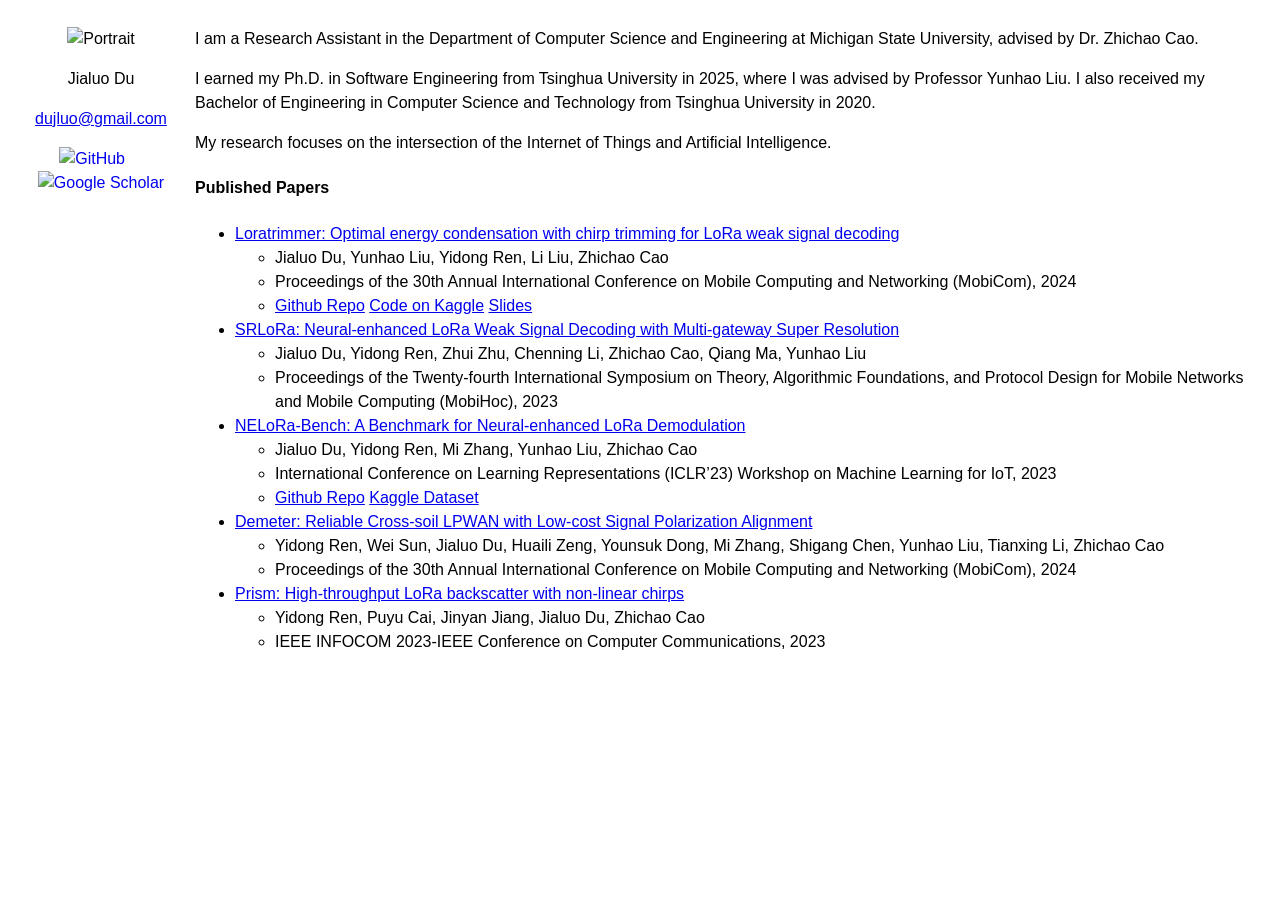
==== index.html @ ab02a959 "Update index.html" ====
<!DOCTYPE html>
<html lang="en">
  <head>
    <meta charset="UTF-8">
    <meta name="viewport" content="width=device-width, initial-scale=1.0">
    <title>Jialuo Du</title>
    <style>
      body {
        line-height: 1.5;
        font-family: Arial, sans-serif;
      }
    </style>
    <title>Jialuo Du</title>
  </head>
  <body>
    <table>
      <tbody>
        <tr>
          <td style="text-align: center;vertical-align: top;">
            <p>
              <img src="https://github.com/daibiaoxuwu.png" alt="Portrait" width="230" height="230">
            </p>
            <p>
              Jialuo Du
            </p>
<!--             <p lang="zh">杜迦罗</p> -->
            <p>
              <a href="mailto:dujluo@gmail.com">dujluo@gmail.com</a>
            </p>
            <p>
              <a href="https://github.com/daibiaoxuwu" style="text-decoration: none;">
              <img src="https://github.com/favicon.ico" alt="GitHub" width="32" height="32">
              </a>
              &nbsp;
              &nbsp;
              <a href="https://scholar.google.com/citations?user=eQXxFNIAAAAJ" style="text-decoration: none;">
              <img src="https://scholar.google.com/favicon.ico" alt="Google Scholar" width="32" height="32">
              </a>
            </p>
          </td>
          <td style="text-align: left;">
             <p>I am a Research Assistant in the Department of Computer Science and Engineering at Michigan State University, advised by Dr. Zhichao Cao.</p>
             <p>I earned my Ph.D. in Software Engineering from Tsinghua University in 2025, where I was advised by Professor Yunhao Liu. I also received my Bachelor of Engineering in Computer Science and Technology from Tsinghua University in 2020.</p>  
             <p>My research focuses on the intersection of the Internet of Things and Artificial Intelligence.</p>  
<!--             <p lang="zh">我于 2020 年获得清华大学计算机科学与技术学士学位，目前在软件学院攻读博士学位，主要研究方向是物联网。</p> -->
            <h4 id="published-papers">Published Papers </h4>
            <ul>
              <li>
                <a href="https://dl.acm.org/doi/10.1145/3636534.3690681"> Loratrimmer: Optimal energy condensation with chirp trimming for LoRa weak signal decoding </a>
                <ul>
                  <li>Jialuo Du, Yunhao Liu, Yidong Ren, Li Liu, Zhichao Cao </li>
                  <li>Proceedings of the 30th Annual International Conference on Mobile Computing and Networking (MobiCom), 2024</li>
                  <li><a href="https://github.com/LoRaTrimmer/LoRaTrimmer">Github Repo</a> <a href="https://www.kaggle.com/code/jialuodu/loratrimmer/">Code on Kaggle</a> <a href="Jialuo Du LoRaTrimmer.pptx">Slides</a>
                </ul>
              </li>
              
              <li>
                <a href="https://dl.acm.org/doi/abs/10.1145/3565287.3610254">SRLoRa: Neural-enhanced LoRa Weak Signal Decoding with Multi-gateway Super Resolution</a>
                <ul>
                  <li>Jialuo Du, Yidong Ren, Zhui Zhu, Chenning Li, Zhichao Cao, Qiang Ma, Yunhao Liu</li>
                  <li>Proceedings of the Twenty-fourth International Symposium on Theory, Algorithmic Foundations, and Protocol Design for Mobile Networks and Mobile Computing (MobiHoc), 2023</li>
                </ul>
              </li>
              <li>
                <a href="https://doi.org/10.48550/arXiv.2305.01573">NELoRa-Bench: A Benchmark for Neural-enhanced LoRa Demodulation</a>
                <ul>
                  <li>Jialuo Du, Yidong Ren, Mi Zhang, Yunhao Liu, Zhichao Cao</li>
                  <li>International Conference on Learning Representations (ICLR’23) Workshop on Machine Learning for IoT, 2023</li>
                  <li>
                    <a href="https://github.com/daibiaoxuwu/NeLoRa_Dataset">Github Repo</a> <a href="https://www.kaggle.com/datasets/jialuodu/nelora-bench">Kaggle Dataset</a>
                  </li>
                </ul>
              </li>
<!--               <li>
              <a href="https://doi.org/10.1109/ICPADS53394.2021.00117">SRPeek: Super Resolution Enabled Screen Peeking via COTS Smartphone</a>
              <ul>
              <li>Jialuo Du, Chenning Li, Zhenge Guo, Zhichao Cao</li>
              <li>2021 IEEE 27th International Conference on Parallel and Distributed Systems (ICPADS), 2021
              </ul>
              </li> -->
              <li>
                <a href="https://doi.org/10.1145/3636534.3649358">Demeter: Reliable Cross-soil LPWAN with Low-cost Signal Polarization Alignment</a>
                <ul>
                  <li>Yidong Ren, Wei Sun, Jialuo Du, Huaili Zeng, Younsuk Dong, Mi Zhang, Shigang Chen, Yunhao Liu, Tianxing Li, Zhichao Cao </li>
                  <li>Proceedings of the 30th Annual International Conference on Mobile Computing and Networking (MobiCom), 2024</li>
                </ul>
              </li>
              <li>
                <a href="https://doi.org/10.1109/INFOCOM53939.2023.10228960">Prism: High-throughput LoRa backscatter with non-linear chirps</a>
                <ul>
                  <li>Yidong Ren, Puyu Cai, Jinyan Jiang, Jialuo Du, Zhichao Cao</li>
                  <li>IEEE INFOCOM 2023-IEEE Conference on Computer Communications, 2023</li>
                </ul>
              </li>
<!--               <li>
                <a href="https://doi.org/10.1109/JIOT.2020.3031285">Eyeloc: Smartphone vision-enabled plug-n-play indoor localization in large shopping malls</a>
                <ul>
                  <li>Manni Liu, Jialuo Du, Qing Zhou, Zhichao Cao, Yunhao Liu </li>
                  <li>IEEE Internet of Things Journal, 2020</li>
                </ul>
              </li>
              <li>
                <a href="http://dx.doi.org/10.1016/j.foodchem.2022.134935">Umami-MRNN: Deep learning-based prediction of umami peptide using RNN and MLP</a>
                <ul>
                  <li>Lulu Qi, Jialuo Du, Yue Sun, Yongzhao Xiong, Xinyao Zhao, Daodong Pan, Yueru Zhi, Yali Dang, Xinchang Gao </li>
                  <li>Food Chemistry, 2023</li>
                  <li>
                    <a href="https://umami-mrnn.herokuapp.com/">Online Demo</a>
                  </li>
                </ul>
              </li> -->
            </ul>
          </td>
        </tr>
      </tbody>
    </table>
    <!-- end -->
  </body>
</html>
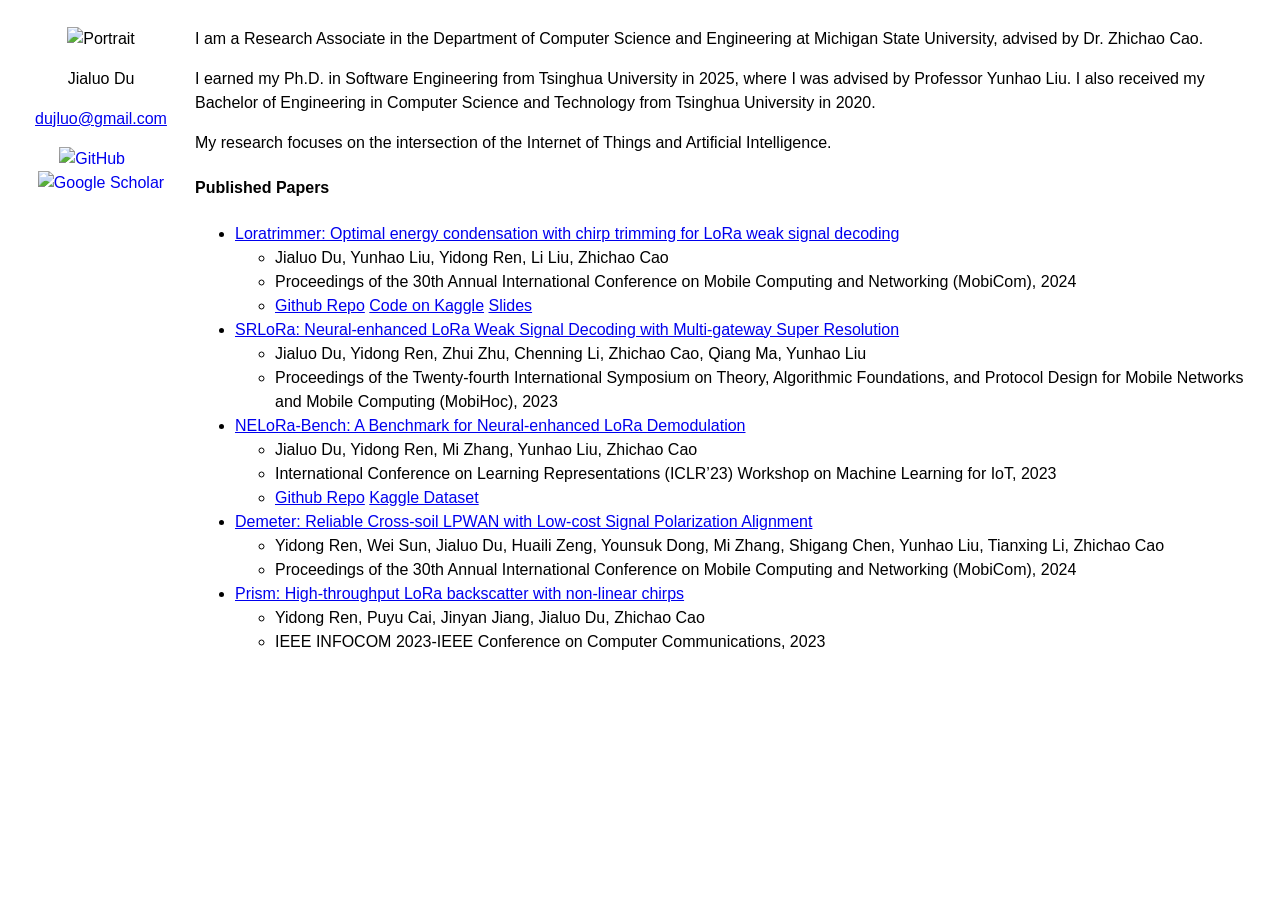
==== commit 4ff96ec2: "Update title from Research Assistant to Research Associate" ====
--- a/index.html
+++ b/index.html
@@ -39,7 +39,7 @@
             </p>
           </td>
           <td style="text-align: left;">
-             <p>I am a Research Assistant in the Department of Computer Science and Engineering at Michigan State University, advised by Dr. Zhichao Cao.</p>
+             <p>I am a Research Associate in the Department of Computer Science and Engineering at Michigan State University, advised by Dr. Zhichao Cao.</p>
              <p>I earned my Ph.D. in Software Engineering from Tsinghua University in 2025, where I was advised by Professor Yunhao Liu. I also received my Bachelor of Engineering in Computer Science and Technology from Tsinghua University in 2020.</p>  
              <p>My research focuses on the intersection of the Internet of Things and Artificial Intelligence.</p>  
 <!--             <p lang="zh">我于 2020 年获得清华大学计算机科学与技术学士学位，目前在软件学院攻读博士学位，主要研究方向是物联网。</p> -->
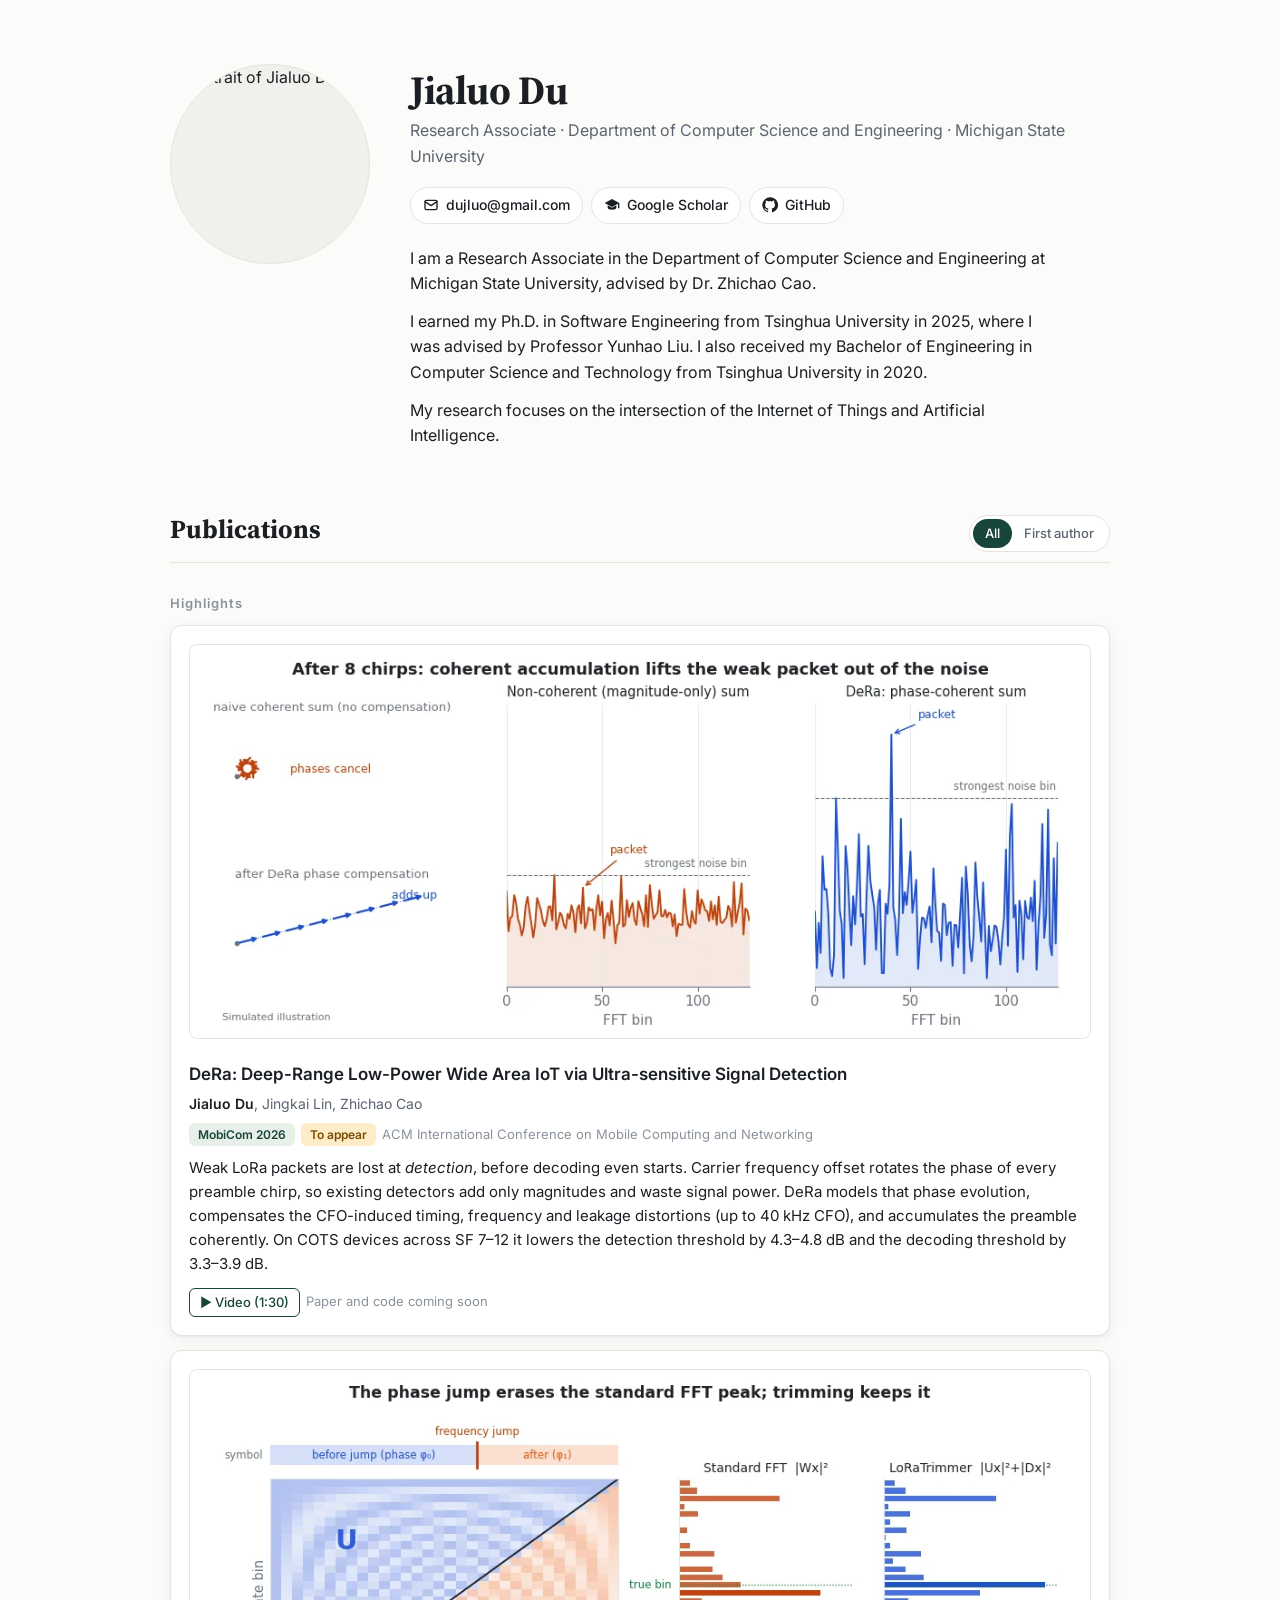
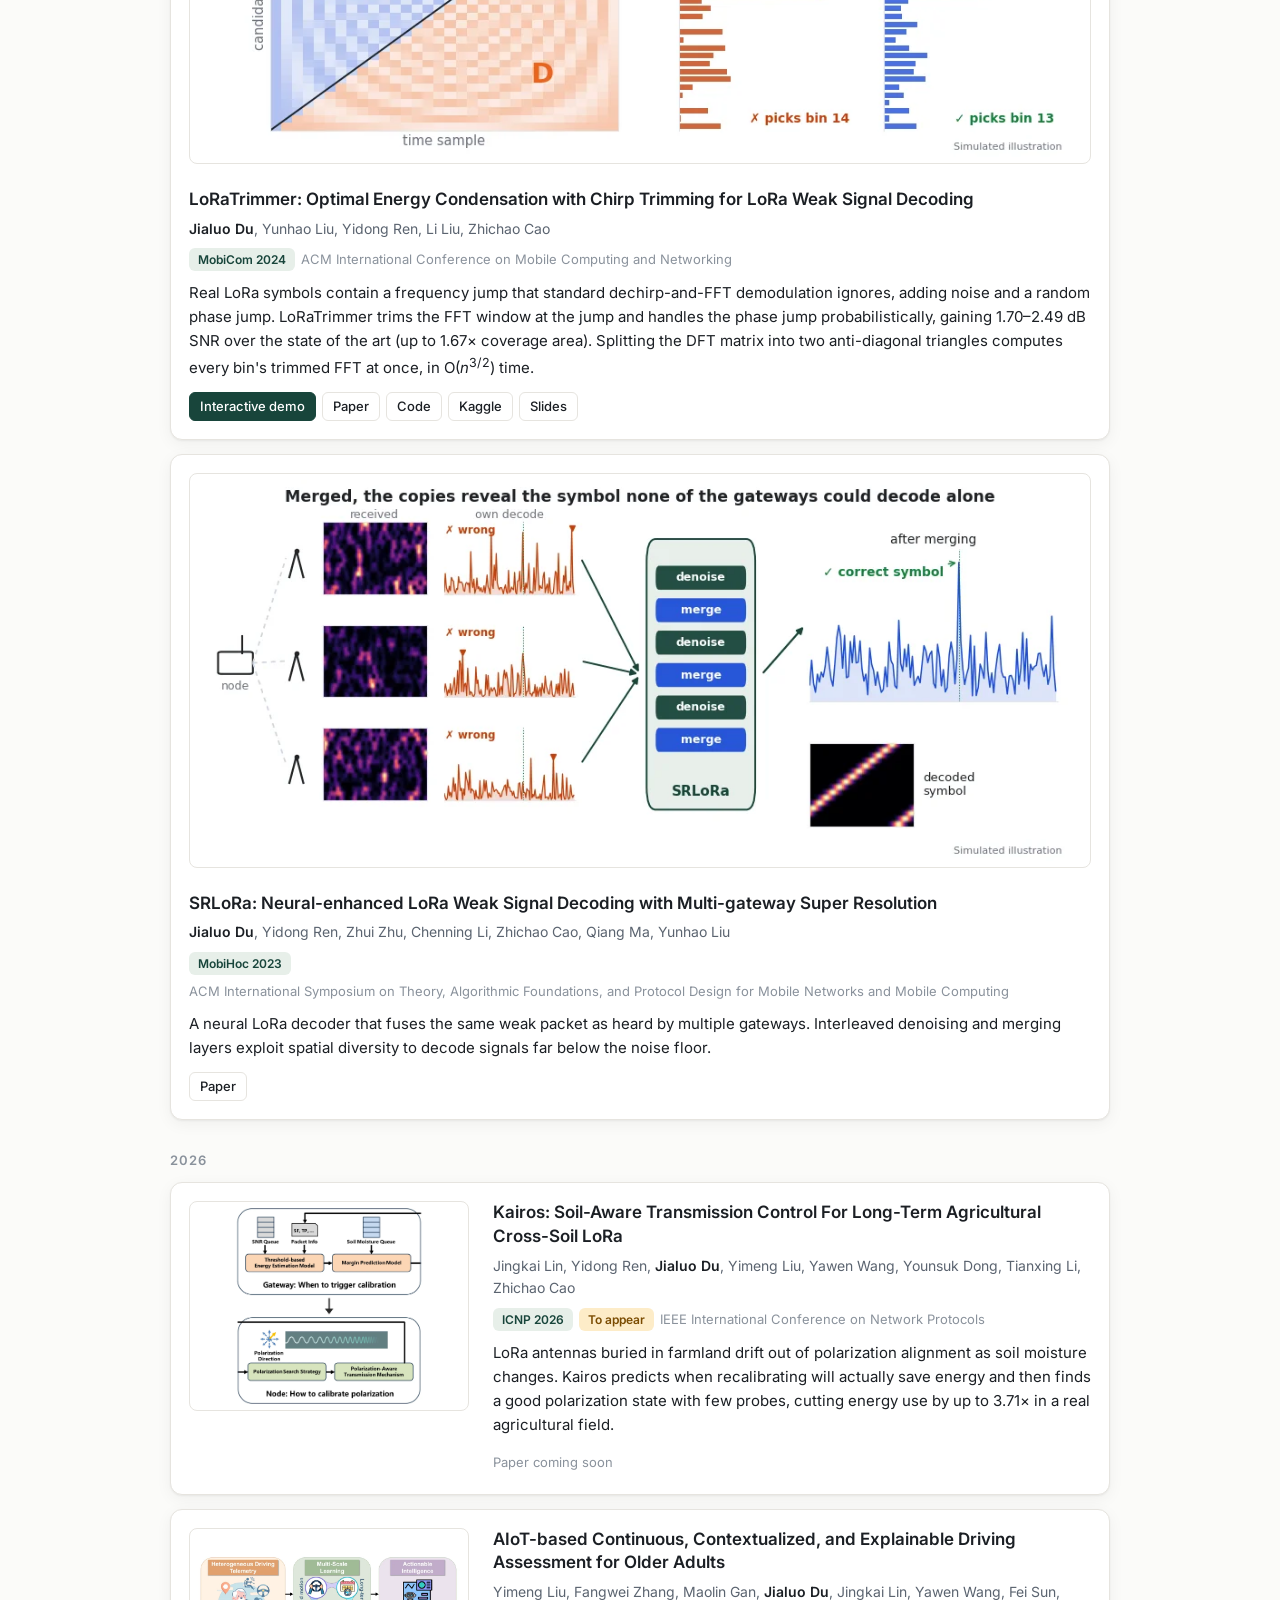
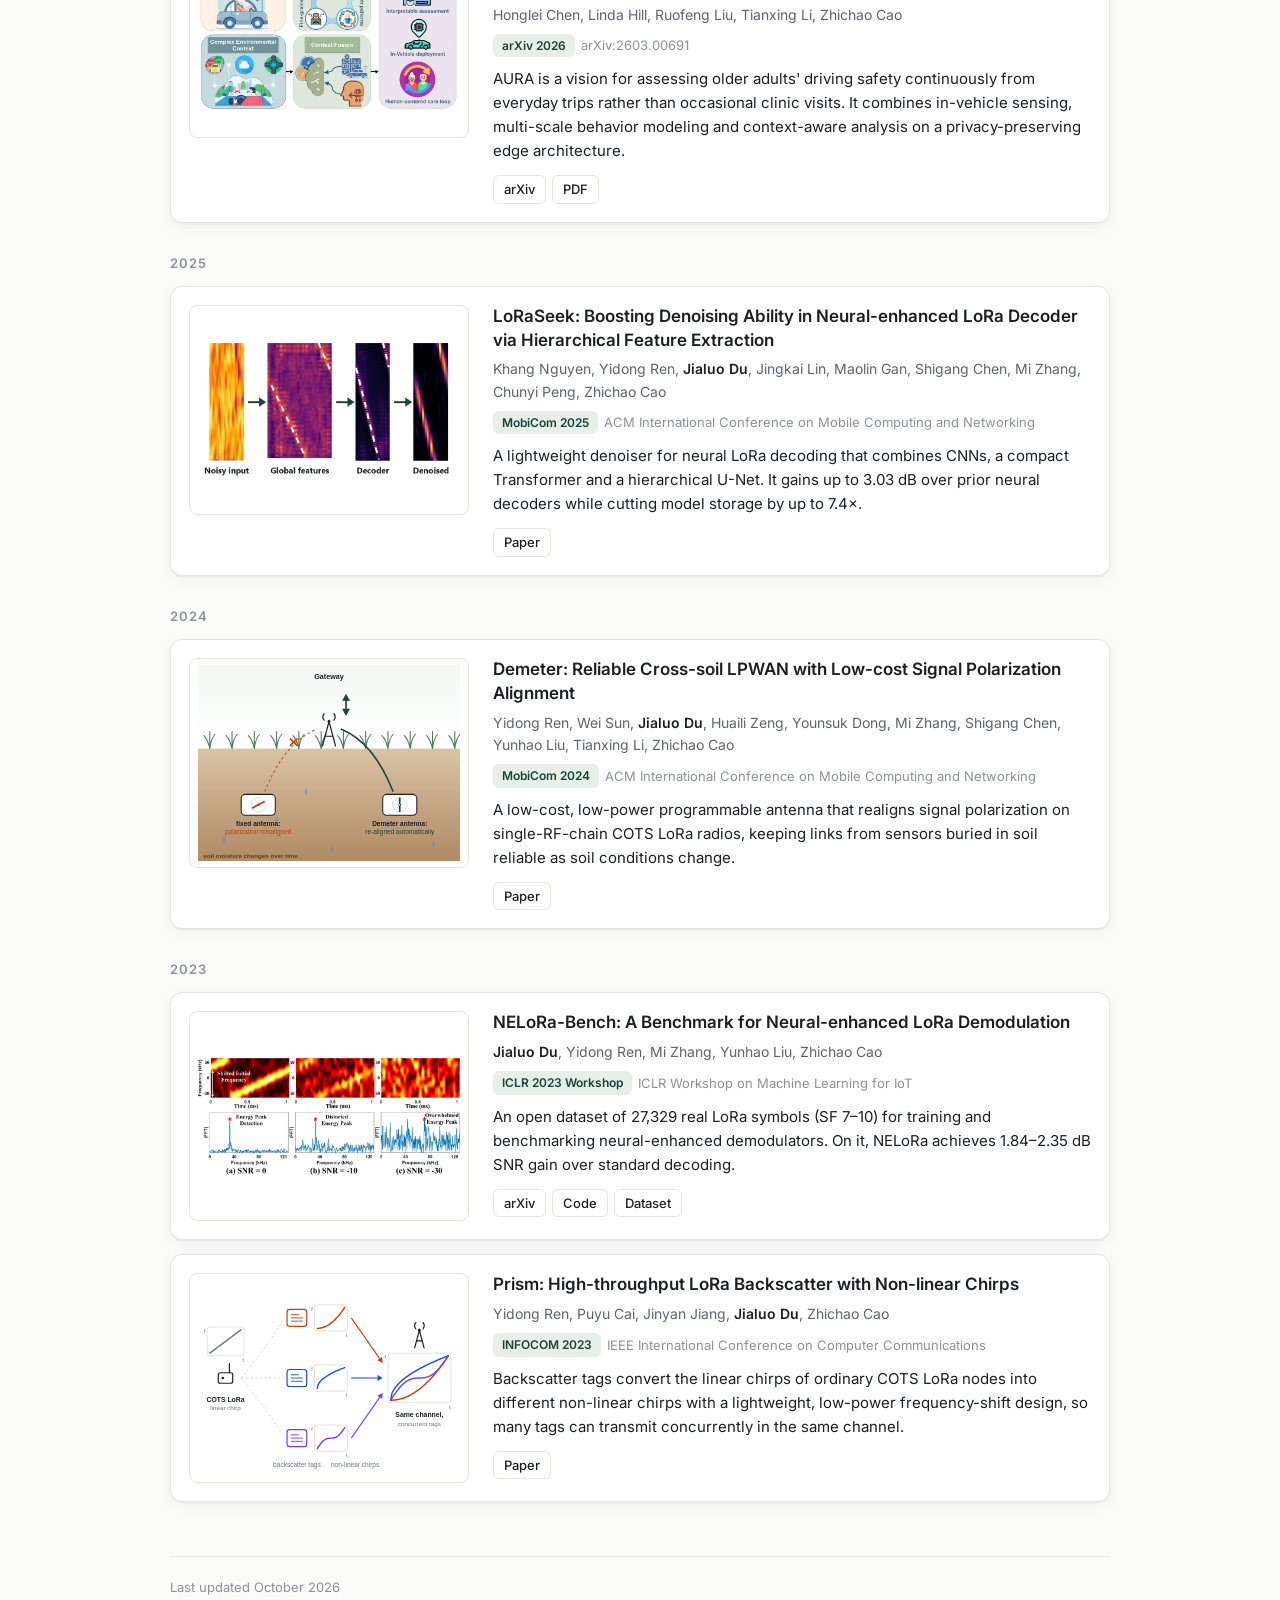
==== commit 354abb4a: "Redesign homepage with paper teasers, highlights and demos Card layout with teaser figures/animation" ====
--- a/index.html
+++ b/index.html
@@ -1,119 +1,445 @@
 <!DOCTYPE html>
 <html lang="en">
-  <head>
-    <meta charset="UTF-8">
-    <meta name="viewport" content="width=device-width, initial-scale=1.0">
-    <title>Jialuo Du</title>
-    <style>
-      body {
-        line-height: 1.5;
-        font-family: Arial, sans-serif;
+<head>
+  <meta charset="UTF-8">
+  <meta name="viewport" content="width=device-width, initial-scale=1.0">
+  <title>Jialuo Du</title>
+  <meta name="description" content="Jialuo Du, Research Associate at Michigan State University. Research on low-power wide-area IoT, LoRa physical layer, and AIoT.">
+  <link rel="icon" href="https://github.com/daibiaoxuwu.png">
+  <link rel="preconnect" href="https://fonts.googleapis.com">
+  <link rel="preconnect" href="https://fonts.gstatic.com" crossorigin>
+  <link href="https://fonts.googleapis.com/css2?family=Inter:wght@400;500;600&family=Source+Serif+4:opsz,wght@8..60,600;8..60,700&display=swap" rel="stylesheet">
+  <style>
+    :root {
+      --bg: #fbfbf9;
+      --surface: #ffffff;
+      --ink: #1b1f24;
+      --muted: #5b6470;
+      --faint: #8a929c;
+      --line: #e6e4df;
+      --accent: #18453b;          /* MSU green */
+      --accent-soft: #e7efe9;
+      --chip: #f1f0ec;
+      --paper: #ffffff;           /* figures always sit on white */
+      --shadow: 0 1px 2px rgba(20, 24, 28, .05), 0 4px 16px rgba(20, 24, 28, .05);
+    }
+    @media (prefers-color-scheme: dark) {
+      :root {
+        --bg: #121416;
+        --surface: #1a1d20;
+        --ink: #e8e6e1;
+        --muted: #a3a9b1;
+        --faint: #7d848c;
+        --line: #2b2f33;
+        --accent: #7fc4a8;
+        --accent-soft: #1f3029;
+        --chip: #24282c;
+        --paper: #f6f6f4;
+        --shadow: none;
       }
-    </style>
-    <title>Jialuo Du</title>
-  </head>
-  <body>
-    <table>
-      <tbody>
-        <tr>
-          <td style="text-align: center;vertical-align: top;">
-            <p>
-              <img src="https://github.com/daibiaoxuwu.png" alt="Portrait" width="230" height="230">
-            </p>
-            <p>
-              Jialuo Du
-            </p>
-<!--             <p lang="zh">杜迦罗</p> -->
-            <p>
-              <a href="mailto:dujluo@gmail.com">dujluo@gmail.com</a>
-            </p>
-            <p>
-              <a href="https://github.com/daibiaoxuwu" style="text-decoration: none;">
-              <img src="https://github.com/favicon.ico" alt="GitHub" width="32" height="32">
-              </a>
-              &nbsp;
-              &nbsp;
-              <a href="https://scholar.google.com/citations?user=eQXxFNIAAAAJ" style="text-decoration: none;">
-              <img src="https://scholar.google.com/favicon.ico" alt="Google Scholar" width="32" height="32">
-              </a>
-            </p>
-          </td>
-          <td style="text-align: left;">
-             <p>I am a Research Associate in the Department of Computer Science and Engineering at Michigan State University, advised by Dr. Zhichao Cao.</p>
-             <p>I earned my Ph.D. in Software Engineering from Tsinghua University in 2025, where I was advised by Professor Yunhao Liu. I also received my Bachelor of Engineering in Computer Science and Technology from Tsinghua University in 2020.</p>  
-             <p>My research focuses on the intersection of the Internet of Things and Artificial Intelligence.</p>  
-<!--             <p lang="zh">我于 2020 年获得清华大学计算机科学与技术学士学位，目前在软件学院攻读博士学位，主要研究方向是物联网。</p> -->
-            <h4 id="published-papers">Published Papers </h4>
-            <ul>
-              <li>
-                <a href="https://dl.acm.org/doi/10.1145/3636534.3690681"> Loratrimmer: Optimal energy condensation with chirp trimming for LoRa weak signal decoding </a>
-                <ul>
-                  <li>Jialuo Du, Yunhao Liu, Yidong Ren, Li Liu, Zhichao Cao </li>
-                  <li>Proceedings of the 30th Annual International Conference on Mobile Computing and Networking (MobiCom), 2024</li>
-                  <li><a href="https://github.com/LoRaTrimmer/LoRaTrimmer">Github Repo</a> <a href="https://www.kaggle.com/code/jialuodu/loratrimmer/">Code on Kaggle</a> <a href="Jialuo Du LoRaTrimmer.pptx">Slides</a>
-                </ul>
-              </li>
-              
-              <li>
-                <a href="https://dl.acm.org/doi/abs/10.1145/3565287.3610254">SRLoRa: Neural-enhanced LoRa Weak Signal Decoding with Multi-gateway Super Resolution</a>
-                <ul>
-                  <li>Jialuo Du, Yidong Ren, Zhui Zhu, Chenning Li, Zhichao Cao, Qiang Ma, Yunhao Liu</li>
-                  <li>Proceedings of the Twenty-fourth International Symposium on Theory, Algorithmic Foundations, and Protocol Design for Mobile Networks and Mobile Computing (MobiHoc), 2023</li>
-                </ul>
-              </li>
-              <li>
-                <a href="https://doi.org/10.48550/arXiv.2305.01573">NELoRa-Bench: A Benchmark for Neural-enhanced LoRa Demodulation</a>
-                <ul>
-                  <li>Jialuo Du, Yidong Ren, Mi Zhang, Yunhao Liu, Zhichao Cao</li>
-                  <li>International Conference on Learning Representations (ICLR’23) Workshop on Machine Learning for IoT, 2023</li>
-                  <li>
-                    <a href="https://github.com/daibiaoxuwu/NeLoRa_Dataset">Github Repo</a> <a href="https://www.kaggle.com/datasets/jialuodu/nelora-bench">Kaggle Dataset</a>
-                  </li>
-                </ul>
-              </li>
-<!--               <li>
-              <a href="https://doi.org/10.1109/ICPADS53394.2021.00117">SRPeek: Super Resolution Enabled Screen Peeking via COTS Smartphone</a>
-              <ul>
-              <li>Jialuo Du, Chenning Li, Zhenge Guo, Zhichao Cao</li>
-              <li>2021 IEEE 27th International Conference on Parallel and Distributed Systems (ICPADS), 2021
-              </ul>
-              </li> -->
-              <li>
-                <a href="https://doi.org/10.1145/3636534.3649358">Demeter: Reliable Cross-soil LPWAN with Low-cost Signal Polarization Alignment</a>
-                <ul>
-                  <li>Yidong Ren, Wei Sun, Jialuo Du, Huaili Zeng, Younsuk Dong, Mi Zhang, Shigang Chen, Yunhao Liu, Tianxing Li, Zhichao Cao </li>
-                  <li>Proceedings of the 30th Annual International Conference on Mobile Computing and Networking (MobiCom), 2024</li>
-                </ul>
-              </li>
-              <li>
-                <a href="https://doi.org/10.1109/INFOCOM53939.2023.10228960">Prism: High-throughput LoRa backscatter with non-linear chirps</a>
-                <ul>
-                  <li>Yidong Ren, Puyu Cai, Jinyan Jiang, Jialuo Du, Zhichao Cao</li>
-                  <li>IEEE INFOCOM 2023-IEEE Conference on Computer Communications, 2023</li>
-                </ul>
-              </li>
-<!--               <li>
-                <a href="https://doi.org/10.1109/JIOT.2020.3031285">Eyeloc: Smartphone vision-enabled plug-n-play indoor localization in large shopping malls</a>
-                <ul>
-                  <li>Manni Liu, Jialuo Du, Qing Zhou, Zhichao Cao, Yunhao Liu </li>
-                  <li>IEEE Internet of Things Journal, 2020</li>
-                </ul>
-              </li>
-              <li>
-                <a href="http://dx.doi.org/10.1016/j.foodchem.2022.134935">Umami-MRNN: Deep learning-based prediction of umami peptide using RNN and MLP</a>
-                <ul>
-                  <li>Lulu Qi, Jialuo Du, Yue Sun, Yongzhao Xiong, Xinyao Zhao, Daodong Pan, Yueru Zhi, Yali Dang, Xinchang Gao </li>
-                  <li>Food Chemistry, 2023</li>
-                  <li>
-                    <a href="https://umami-mrnn.herokuapp.com/">Online Demo</a>
-                  </li>
-                </ul>
-              </li> -->
-            </ul>
-          </td>
-        </tr>
-      </tbody>
-    </table>
-    <!-- end -->
-  </body>
+    }
+    * { box-sizing: border-box; }
+    html { -webkit-text-size-adjust: 100%; }
+    body {
+      margin: 0;
+      background: var(--bg);
+      color: var(--ink);
+      font: 16px/1.6 Inter, system-ui, -apple-system, "Segoe UI", Roboto, sans-serif;
+    }
+    a { color: var(--accent); text-decoration: none; }
+    a:hover { text-decoration: underline; text-underline-offset: 3px; }
+    .wrap { max-width: 980px; margin: 0 auto; padding: 0 20px; }
+
+    /* ---------- header ---------- */
+    header.hero {
+      display: grid;
+      grid-template-columns: 200px 1fr;
+      gap: 40px;
+      align-items: start;
+      padding: 64px 0 40px;
+    }
+    .avatar {
+      width: 200px; height: 200px;
+      border-radius: 50%;
+      object-fit: cover;
+      border: 1px solid var(--line);
+      background: var(--chip);
+    }
+    h1 {
+      font-family: "Source Serif 4", Georgia, serif;
+      font-size: 40px; line-height: 1.1;
+      margin: 4px 0 6px;
+      letter-spacing: -0.01em;
+    }
+    .role { color: var(--muted); margin: 0 0 18px; }
+    .contact { display: flex; flex-wrap: wrap; gap: 8px; margin: 0 0 22px; }
+    .contact a {
+      display: inline-flex; align-items: center; gap: 7px;
+      padding: 6px 12px;
+      border: 1px solid var(--line);
+      border-radius: 999px;
+      background: var(--surface);
+      color: var(--ink);
+      font-size: 14px; font-weight: 500;
+    }
+    .contact a:hover { border-color: var(--accent); color: var(--accent); text-decoration: none; }
+    .contact svg { width: 16px; height: 16px; flex: none; }
+    .bio p { margin: 0 0 12px; max-width: 64ch; }
+
+    /* ---------- sections ---------- */
+    section { padding: 8px 0 40px; }
+    .sec-head {
+      display: flex; align-items: baseline; justify-content: space-between;
+      gap: 16px; flex-wrap: wrap;
+      border-bottom: 1px solid var(--line);
+      padding-bottom: 10px; margin-bottom: 8px;
+    }
+    h2 {
+      font-family: "Source Serif 4", Georgia, serif;
+      font-size: 26px; margin: 0;
+    }
+    .filter { display: inline-flex; border: 1px solid var(--line); border-radius: 999px; padding: 3px; background: var(--surface); }
+    .filter button {
+      font: inherit; font-size: 13px; font-weight: 500;
+      border: 0; background: none; color: var(--muted);
+      padding: 4px 12px; border-radius: 999px; cursor: pointer;
+    }
+    .filter button[aria-pressed="true"] { background: var(--accent); color: var(--surface); }
+    .legend { font-size: 13px; color: var(--faint); margin: 10px 0 0; }
+    .legend b { color: var(--ink); font-weight: 600; }
+    h3.year {
+      font-size: 13px; font-weight: 600; letter-spacing: .08em;
+      color: var(--faint); margin: 30px 0 12px;
+    }
+
+    /* ---------- paper cards ---------- */
+    .paper {
+      display: grid;
+      grid-template-columns: 280px 1fr;
+      gap: 24px;
+      padding: 18px;
+      margin-bottom: 14px;
+      background: var(--surface);
+      border: 1px solid var(--line);
+      border-radius: 12px;
+      box-shadow: var(--shadow);
+    }
+    .paper > *, header.hero > * { min-width: 0; }
+    .teaser {
+      position: relative;
+      align-self: start;
+      aspect-ratio: 4 / 3;
+      border-radius: 8px;
+      overflow: hidden;
+      background: var(--paper);
+      border: 1px solid var(--line);
+    }
+    .teaser img, .teaser video {
+      width: 100%; height: 100%;
+      object-fit: contain;
+      padding: 6px;
+      display: block;
+      cursor: zoom-in;
+    }
+    .paper h4 {
+      font-size: 17px; line-height: 1.4; font-weight: 600;
+      margin: 0 0 6px;
+    }
+    .paper h4 a { color: var(--ink); }
+    .paper h4 a:hover { color: var(--accent); }
+    .authors { font-size: 14px; color: var(--muted); margin: 0 0 8px; }
+    .authors b { color: var(--ink); font-weight: 600; }
+    .venue { display: flex; flex-wrap: wrap; gap: 6px; margin: 0 0 10px; align-items: center; }
+    .chip {
+      font-size: 12px; font-weight: 600;
+      padding: 2px 9px; border-radius: 6px;
+      background: var(--chip); color: var(--muted);
+    }
+    .chip.v { background: var(--accent-soft); color: var(--accent); }
+    .chip.new { background: #fdecc8; color: #7a4b00; }
+    @media (prefers-color-scheme: dark) { .chip.new { background: #3a2f17; color: #f0c674; } }
+    .venue-full { font-size: 13px; color: var(--faint); }
+    .tldr { margin: 0 0 12px; font-size: 15px; }
+    .links { display: flex; flex-wrap: wrap; gap: 6px; }
+    .links a {
+      font-size: 13px; font-weight: 500;
+      padding: 3px 10px; border-radius: 6px;
+      border: 1px solid var(--line); color: var(--ink);
+    }
+    .links a:hover { border-color: var(--accent); color: var(--accent); text-decoration: none; }
+    .links a.demo { background: var(--accent); border-color: var(--accent); color: var(--surface); }
+    .links a.demo:hover { color: var(--surface); opacity: .9; }
+    .links a.watch { border-color: var(--accent); color: var(--accent); }
+    .links .soon { font-size: 13px; color: var(--faint); padding: 3px 0; }
+
+    /* featured card: media on top, full width */
+    .paper.featured { grid-template-columns: 1fr; }
+    .paper.featured .teaser { aspect-ratio: 960 / 420; }
+
+    .hidden { display: none !important; }
+
+    footer { border-top: 1px solid var(--line); padding: 20px 0 40px; font-size: 13px; color: var(--faint); }
+
+    /* lightbox */
+    .lightbox {
+      position: fixed; inset: 0; z-index: 10;
+      background: rgba(10, 12, 14, .82);
+      display: flex; align-items: center; justify-content: center;
+      padding: 24px; cursor: zoom-out;
+    }
+    .lightbox img, .lightbox video { max-width: 100%; max-height: 100%; background: #fff; border-radius: 8px; padding: 10px; }
+    .lightbox.player { cursor: default; }
+    .lightbox.player video { width: min(1200px, 100%); max-height: 100%; aspect-ratio: 16 / 9; background: #000; padding: 0; }
+    .lightbox .close {
+      position: absolute; top: 12px; right: 16px; font: 600 28px/1 Inter, system-ui, sans-serif;
+      color: #fff; background: none; border: 0; cursor: pointer; padding: 6px 10px;
+    }
+
+    /* ---------- small screens ---------- */
+    @media (max-width: 720px) {
+      .wrap { padding: 0 16px; }
+      header.hero { grid-template-columns: 1fr; gap: 20px; padding: 36px 0 24px; text-align: left; }
+      .avatar { width: 120px; height: 120px; }
+      h1 { font-size: 32px; }
+      .paper { grid-template-columns: 1fr; gap: 14px; padding: 14px; }
+      .teaser { aspect-ratio: 16 / 10; }
+    }
+    @media (prefers-reduced-motion: reduce) { * { scroll-behavior: auto !important; } }
+  </style>
+</head>
+<body>
+  <div class="wrap">
+    <header class="hero">
+      <img class="avatar" src="https://github.com/daibiaoxuwu.png" alt="Portrait of Jialuo Du" width="200" height="200">
+      <div>
+        <h1>Jialuo Du</h1>
+        <p class="role">Research Associate · Department of Computer Science and Engineering · Michigan State University</p>
+        <div class="contact">
+          <a href="mailto:dujluo@gmail.com">
+            <svg viewBox="0 0 24 24" fill="none" stroke="currentColor" stroke-width="2" stroke-linecap="round" stroke-linejoin="round" aria-hidden="true"><rect x="3" y="5" width="18" height="14" rx="2"/><path d="m3 7 9 6 9-6"/></svg>
+            dujluo@gmail.com
+          </a>
+          <a href="https://scholar.google.com/citations?user=eQXxFNIAAAAJ">
+            <svg viewBox="0 0 24 24" fill="currentColor" aria-hidden="true"><path d="M12 3 1 9l11 6 9-4.91V17h2V9L12 3zm-6.5 9.3V16c0 1.66 2.91 3 6.5 3s6.5-1.34 6.5-3v-3.7L12 16l-6.5-3.7z"/></svg>
+            Google Scholar
+          </a>
+          <a href="https://github.com/daibiaoxuwu">
+            <svg viewBox="0 0 24 24" fill="currentColor" aria-hidden="true"><path d="M12 .5a11.5 11.5 0 0 0-3.64 22.41c.58.1.79-.25.79-.56v-2c-3.2.7-3.88-1.37-3.88-1.37-.53-1.33-1.28-1.69-1.28-1.69-1.05-.71.08-.7.08-.7 1.16.08 1.77 1.2 1.77 1.2 1.03 1.77 2.71 1.26 3.37.96.1-.75.4-1.26.73-1.55-2.55-.29-5.24-1.28-5.24-5.68 0-1.25.45-2.28 1.19-3.08-.12-.29-.52-1.46.11-3.05 0 0 .97-.31 3.17 1.18a11 11 0 0 1 5.77 0c2.2-1.49 3.17-1.18 3.17-1.18.63 1.59.23 2.76.11 3.05.74.8 1.19 1.83 1.19 3.08 0 4.41-2.69 5.38-5.25 5.67.41.36.78 1.06.78 2.14v3.17c0 .31.21.67.8.56A11.5 11.5 0 0 0 12 .5z"/></svg>
+            GitHub
+          </a>
+        </div>
+        <div class="bio">
+          <p>I am a Research Associate in the Department of Computer Science and Engineering at Michigan State University, advised by Dr. Zhichao Cao.</p>
+          <p>I earned my Ph.D. in Software Engineering from Tsinghua University in 2025, where I was advised by Professor Yunhao Liu. I also received my Bachelor of Engineering in Computer Science and Technology from Tsinghua University in 2020.</p>
+          <p>My research focuses on the intersection of the Internet of Things and Artificial Intelligence.</p>
+        </div>
+      </div>
+    </header>
+
+    <section id="publications">
+      <div class="sec-head">
+        <h2>Publications</h2>
+        <div class="filter" role="group" aria-label="Filter publications">
+          <button type="button" data-filter="all" aria-pressed="true">All</button>
+          <button type="button" data-filter="first" aria-pressed="false">First author</button>
+        </div>
+      </div>
+
+      <h3 class="year">Highlights</h3>
+
+      <article class="paper featured" data-first>
+        <div class="teaser"><video src="assets/dera-teaser.mp4" poster="assets/dera-teaser.webp" autoplay muted loop playsinline preload="metadata" aria-label="Animation: CFO rotates each preamble chirp's phase; compensating it lets energy add coherently so the weak packet peak rises above the noise"></video></div>
+        <div>
+          <h4>DeRa: Deep-Range Low-Power Wide Area IoT via Ultra-sensitive Signal Detection</h4>
+          <p class="authors"><b>Jialuo Du</b>, Jingkai Lin, Zhichao Cao</p>
+          <div class="venue"><span class="chip v">MobiCom 2026</span><span class="chip new">To appear</span><span class="venue-full">ACM International Conference on Mobile Computing and Networking</span></div>
+          <p class="tldr">Weak LoRa packets are lost at <em>detection</em>, before decoding even starts. Carrier frequency offset rotates the phase of every preamble chirp, so existing detectors add only magnitudes and waste signal power. DeRa models that phase evolution, compensates the CFO-induced timing, frequency and leakage distortions (up to 40&nbsp;kHz CFO), and accumulates the preamble coherently. On COTS devices across SF&nbsp;7–12 it lowers the detection threshold by 4.3–4.8&nbsp;dB and the decoding threshold by 3.3–3.9&nbsp;dB.</p>
+          <div class="links"><a class="watch" href="assets/dera-video.mp4" data-video="assets/dera-video.mp4" data-poster="assets/dera-video-poster.webp">▶ Video (1:30)</a><span class="soon">Paper and code coming soon</span></div>
+        </div>
+      </article>
+
+      <article class="paper featured" data-first>
+        <div class="teaser"><video src="assets/loratrimmer-teaser.mp4" poster="assets/loratrimmer-teaser.webp" autoplay muted loop playsinline preload="metadata" aria-label="Animation: the DFT matrix is split along its anti-diagonal into two triangles; each candidate bin is trimmed at its frequency-jump sample, recovering the peak the standard FFT loses"></video></div>
+        <div>
+          <h4><a href="https://dl.acm.org/doi/10.1145/3636534.3690681">LoRaTrimmer: Optimal Energy Condensation with Chirp Trimming for LoRa Weak Signal Decoding</a></h4>
+          <p class="authors"><b>Jialuo Du</b>, Yunhao Liu, Yidong Ren, Li Liu, Zhichao Cao</p>
+          <div class="venue"><span class="chip v">MobiCom 2024</span><span class="venue-full">ACM International Conference on Mobile Computing and Networking</span></div>
+          <p class="tldr">Real LoRa symbols contain a frequency jump that standard dechirp-and-FFT demodulation ignores, adding noise and a random phase jump. LoRaTrimmer trims the FFT window at the jump and handles the phase jump probabilistically, gaining 1.70–2.49&nbsp;dB SNR over the state of the art (up to 1.67× coverage area). Splitting the DFT matrix into two anti-diagonal triangles computes every bin's trimmed FFT at once, in O(<i>n</i><sup>3/2</sup>) time.</p>
+          <div class="links">
+            <a class="demo" href="demo/loratrimmer.html">Interactive demo</a>
+            <a href="https://dl.acm.org/doi/10.1145/3636534.3690681">Paper</a>
+            <a href="https://github.com/LoRaTrimmer/LoRaTrimmer">Code</a>
+            <a href="https://www.kaggle.com/code/jialuodu/loratrimmer/">Kaggle</a>
+            <a href="Jialuo%20Du%20LoRaTrimmer.pptx">Slides</a>
+          </div>
+        </div>
+      </article>
+
+      <article class="paper featured" data-first>
+        <div class="teaser"><video src="assets/srlora-teaser.mp4" poster="assets/srlora-teaser.webp" autoplay muted loop playsinline preload="metadata" aria-label="Animation: three gateways each fail to decode a weak packet; merging their copies reveals the correct symbol"></video></div>
+        <div>
+          <h4><a href="https://dl.acm.org/doi/abs/10.1145/3565287.3610254">SRLoRa: Neural-enhanced LoRa Weak Signal Decoding with Multi-gateway Super Resolution</a></h4>
+          <p class="authors"><b>Jialuo Du</b>, Yidong Ren, Zhui Zhu, Chenning Li, Zhichao Cao, Qiang Ma, Yunhao Liu</p>
+          <div class="venue"><span class="chip v">MobiHoc 2023</span><span class="venue-full">ACM International Symposium on Theory, Algorithmic Foundations, and Protocol Design for Mobile Networks and Mobile Computing</span></div>
+          <p class="tldr">A neural LoRa decoder that fuses the same weak packet as heard by multiple gateways. Interleaved denoising and merging layers exploit spatial diversity to decode signals far below the noise floor.</p>
+          <div class="links"><a href="https://dl.acm.org/doi/abs/10.1145/3565287.3610254">Paper</a></div>
+        </div>
+      </article>
+
+      <!-- ===================== 2026 ===================== -->
+      <h3 class="year">2026</h3>
+
+      <article class="paper">
+        <div class="teaser"><img src="assets/kairos-overview.webp" alt="Kairos system overview: gateway decides when to calibrate, node decides how" loading="lazy"></div>
+        <div>
+          <h4>Kairos: Soil-Aware Transmission Control For Long-Term Agricultural Cross-Soil LoRa</h4>
+          <p class="authors">Jingkai Lin, Yidong Ren, <b>Jialuo Du</b>, Yimeng Liu, Yawen Wang, Younsuk Dong, Tianxing Li, Zhichao Cao</p>
+          <div class="venue"><span class="chip v">ICNP 2026</span><span class="chip new">To appear</span><span class="venue-full">IEEE International Conference on Network Protocols</span></div>
+          <p class="tldr">LoRa antennas buried in farmland drift out of polarization alignment as soil moisture changes. Kairos predicts when recalibrating will actually save energy and then finds a good polarization state with few probes, cutting energy use by up to 3.71× in a real agricultural field.</p>
+          <div class="links"><span class="soon">Paper coming soon</span></div>
+        </div>
+      </article>
+
+      <article class="paper">
+        <div class="teaser"><img src="assets/aura-overview.webp" alt="Overview of AURA: driving telemetry, multi-scale learning, context fusion and actionable intelligence" loading="lazy"></div>
+        <div>
+          <h4><a href="https://arxiv.org/abs/2603.00691">AIoT-based Continuous, Contextualized, and Explainable Driving Assessment for Older Adults</a></h4>
+          <p class="authors">Yimeng Liu, Fangwei Zhang, Maolin Gan, <b>Jialuo Du</b>, Jingkai Lin, Yawen Wang, Fei Sun, Honglei Chen, Linda Hill, Ruofeng Liu, Tianxing Li, Zhichao Cao</p>
+          <div class="venue"><span class="chip v">arXiv 2026</span><span class="venue-full">arXiv:2603.00691</span></div>
+          <p class="tldr">AURA is a vision for assessing older adults' driving safety continuously from everyday trips rather than occasional clinic visits. It combines in-vehicle sensing, multi-scale behavior modeling and context-aware analysis on a privacy-preserving edge architecture.</p>
+          <div class="links"><a href="https://arxiv.org/abs/2603.00691">arXiv</a><a href="https://arxiv.org/pdf/2603.00691">PDF</a></div>
+        </div>
+      </article>
+
+      <!-- ===================== 2025 ===================== -->
+      <h3 class="year">2025</h3>
+
+      <article class="paper">
+        <div class="teaser"><img src="assets/loraseek-denoise.webp" alt="LoRaSeek denoising stages: noisy input spectrogram, global features, decoder output, denoised chirp" loading="lazy"></div>
+        <div>
+          <h4><a href="https://doi.org/10.1145/3680207.3765241">LoRaSeek: Boosting Denoising Ability in Neural-enhanced LoRa Decoder via Hierarchical Feature Extraction</a></h4>
+          <p class="authors">Khang Nguyen, Yidong Ren, <b>Jialuo Du</b>, Jingkai Lin, Maolin Gan, Shigang Chen, Mi Zhang, Chunyi Peng, Zhichao Cao</p>
+          <div class="venue"><span class="chip v">MobiCom 2025</span><span class="venue-full">ACM International Conference on Mobile Computing and Networking</span></div>
+          <p class="tldr">A lightweight denoiser for neural LoRa decoding that combines CNNs, a compact Transformer and a hierarchical U-Net. It gains up to 3.03&nbsp;dB over prior neural decoders while cutting model storage by up to 7.4×.</p>
+          <div class="links"><a href="https://doi.org/10.1145/3680207.3765241">Paper</a></div>
+        </div>
+      </article>
+
+      <!-- ===================== 2024 ===================== -->
+      <h3 class="year">2024</h3>
+
+      <article class="paper">
+        <div class="teaser"><img src="assets/demeter-schematic.svg" alt="Schematic: a buried node with a fixed antenna loses polarization alignment with the gateway; Demeter's programmable antenna re-aligns it" loading="lazy"></div>
+        <div>
+          <h4><a href="https://doi.org/10.1145/3636534.3649358">Demeter: Reliable Cross-soil LPWAN with Low-cost Signal Polarization Alignment</a></h4>
+          <p class="authors">Yidong Ren, Wei Sun, <b>Jialuo Du</b>, Huaili Zeng, Younsuk Dong, Mi Zhang, Shigang Chen, Yunhao Liu, Tianxing Li, Zhichao Cao</p>
+          <div class="venue"><span class="chip v">MobiCom 2024</span><span class="venue-full">ACM International Conference on Mobile Computing and Networking</span></div>
+          <p class="tldr">A low-cost, low-power programmable antenna that realigns signal polarization on single-RF-chain COTS LoRa radios, keeping links from sensors buried in soil reliable as soil conditions change.</p>
+          <div class="links"><a href="https://doi.org/10.1145/3636534.3649358">Paper</a></div>
+        </div>
+      </article>
+
+      <!-- ===================== 2023 ===================== -->
+      <h3 class="year">2023</h3>
+
+      <article class="paper" data-first>
+        <div class="teaser"><img src="assets/nelora-bench-dechirp.webp" alt="Dechirped LoRa spectrograms and FFT peaks at SNR 0, -10 and -30 dB" loading="lazy"></div>
+        <div>
+          <h4><a href="https://doi.org/10.48550/arXiv.2305.01573">NELoRa-Bench: A Benchmark for Neural-enhanced LoRa Demodulation</a></h4>
+          <p class="authors"><b>Jialuo Du</b>, Yidong Ren, Mi Zhang, Yunhao Liu, Zhichao Cao</p>
+          <div class="venue"><span class="chip v">ICLR 2023 Workshop</span><span class="venue-full">ICLR Workshop on Machine Learning for IoT</span></div>
+          <p class="tldr">An open dataset of 27,329 real LoRa symbols (SF&nbsp;7–10) for training and benchmarking neural-enhanced demodulators. On it, NELoRa achieves 1.84–2.35&nbsp;dB SNR gain over standard decoding.</p>
+          <div class="links">
+            <a href="https://doi.org/10.48550/arXiv.2305.01573">arXiv</a>
+            <a href="https://github.com/daibiaoxuwu/NeLoRa_Dataset">Code</a>
+            <a href="https://www.kaggle.com/datasets/jialuodu/nelora-bench">Dataset</a>
+          </div>
+        </div>
+      </article>
+
+      <article class="paper">
+        <div class="teaser"><img src="assets/prism-schematic.svg" alt="Schematic: backscatter tags convert a COTS linear chirp into different non-linear chirps that share one channel" loading="lazy"></div>
+        <div>
+          <h4><a href="https://doi.org/10.1109/INFOCOM53939.2023.10228960">Prism: High-throughput LoRa Backscatter with Non-linear Chirps</a></h4>
+          <p class="authors">Yidong Ren, Puyu Cai, Jinyan Jiang, <b>Jialuo Du</b>, Zhichao Cao</p>
+          <div class="venue"><span class="chip v">INFOCOM 2023</span><span class="venue-full">IEEE International Conference on Computer Communications</span></div>
+          <p class="tldr">Backscatter tags convert the linear chirps of ordinary COTS LoRa nodes into different non-linear chirps with a lightweight, low-power frequency-shift design, so many tags can transmit concurrently in the same channel.</p>
+          <div class="links"><a href="https://doi.org/10.1109/INFOCOM53939.2023.10228960">Paper</a></div>
+        </div>
+      </article>
+      <!-- Hidden papers (kept from the previous version of the page):
+      SRPeek: Super Resolution Enabled Screen Peeking via COTS Smartphone. Jialuo Du, Chenning Li, Zhenge Guo, Zhichao Cao. IEEE ICPADS 2021. https://doi.org/10.1109/ICPADS53394.2021.00117
+      Eyeloc: Smartphone vision-enabled plug-n-play indoor localization in large shopping malls. Manni Liu, Jialuo Du, Qing Zhou, Zhichao Cao, Yunhao Liu. IEEE Internet of Things Journal, 2020. https://doi.org/10.1109/JIOT.2020.3031285
+      Umami-MRNN: Deep learning-based prediction of umami peptide using RNN and MLP. Lulu Qi, Jialuo Du, Yue Sun, Yongzhao Xiong, Xinyao Zhao, Daodong Pan, Yueru Zhi, Yali Dang, Xinchang Gao. Food Chemistry, 2023. http://dx.doi.org/10.1016/j.foodchem.2022.134935 (demo: https://umami-mrnn.herokuapp.com/)
+      -->
+    </section>
+
+    <footer>Last updated October 2026</footer>
+  </div>
+
+  <script>
+    // First-author filter
+    const buttons = document.querySelectorAll('.filter button');
+    buttons.forEach(btn => btn.addEventListener('click', () => {
+      buttons.forEach(b => b.setAttribute('aria-pressed', String(b === btn)));
+      const firstOnly = btn.dataset.filter === 'first';
+      document.querySelectorAll('.paper').forEach(p =>
+        p.classList.toggle('hidden', firstOnly && !p.hasAttribute('data-first')));
+      // hide year headings with no visible papers
+      document.querySelectorAll('h3.year').forEach(h => {
+        let el = h.nextElementSibling, any = false;
+        while (el && !el.matches('h3.year')) {
+          if (el.matches('.paper') && !el.classList.contains('hidden')) any = true;
+          el = el.nextElementSibling;
+        }
+        h.classList.toggle('hidden', !any);
+      });
+    }));
+
+    // Teaser videos: play only while on screen; respect reduced motion
+    const videos = document.querySelectorAll('.teaser video');
+    if (window.matchMedia('(prefers-reduced-motion: reduce)').matches) {
+      videos.forEach(v => { v.removeAttribute('autoplay'); v.pause(); v.controls = true; });
+    } else if ('IntersectionObserver' in window) {
+      const io = new IntersectionObserver(entries => entries.forEach(e =>
+        e.isIntersecting ? e.target.play().catch(() => {}) : e.target.pause()), { threshold: 0.25 });
+      videos.forEach(v => io.observe(v));
+    }
+
+    // Lightbox for figures
+    document.querySelectorAll('.teaser img, .teaser video').forEach(img => img.addEventListener('click', () => {
+      const box = document.createElement('div');
+      box.className = 'lightbox';
+      const big = img.cloneNode();
+      big.classList.remove('hidden');
+      if (big.tagName === 'VIDEO') { big.muted = true; big.loop = true; big.play().catch(() => {}); }
+      box.appendChild(big);
+      const close = () => { box.remove(); document.removeEventListener('keydown', onKey); };
+      const onKey = e => { if (e.key === 'Escape') close(); };
+      box.addEventListener('click', close);
+      document.addEventListener('keydown', onKey);
+      document.body.appendChild(box);
+    }));
+
+    // Video player overlay (with sound and controls) for links with data-video
+    document.querySelectorAll('a[data-video]').forEach(link => link.addEventListener('click', e => {
+      e.preventDefault();
+      const box = document.createElement('div');
+      box.className = 'lightbox player';
+      box.setAttribute('role', 'dialog');
+      box.setAttribute('aria-label', 'Video');
+      const video = document.createElement('video');
+      Object.assign(video, { src: link.dataset.video, poster: link.dataset.poster || '', controls: true, autoplay: true, playsInline: true });
+      const btn = document.createElement('button');
+      btn.className = 'close'; btn.setAttribute('aria-label', 'Close video'); btn.textContent = '×';
+      box.append(btn, video);
+      const close = () => { video.pause(); box.remove(); document.removeEventListener('keydown', onKey); link.focus(); };
+      const onKey = ev => { if (ev.key === 'Escape') close(); };
+      box.addEventListener('click', ev => { if (ev.target !== video) close(); });
+      document.addEventListener('keydown', onKey);
+      document.body.appendChild(box);
+      btn.focus();
+    }));
+  </script>
+</body>
 </html>
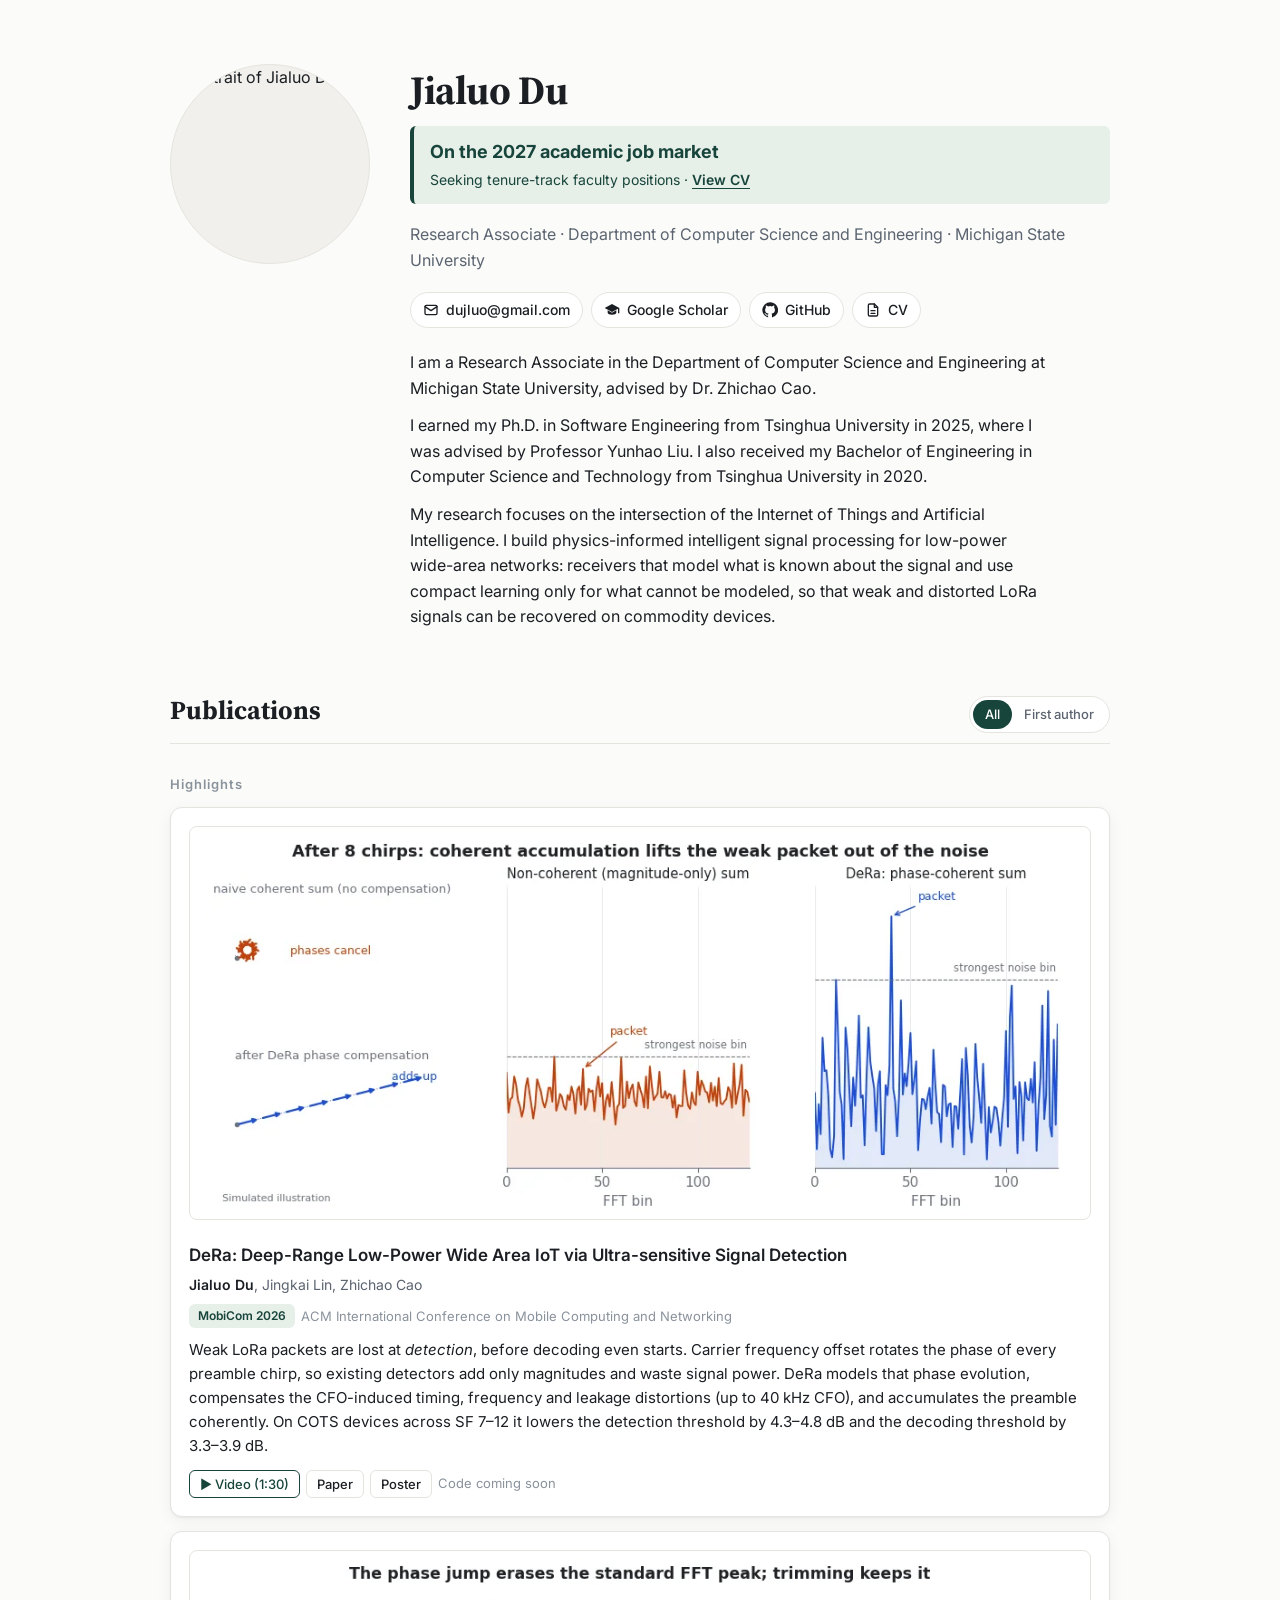
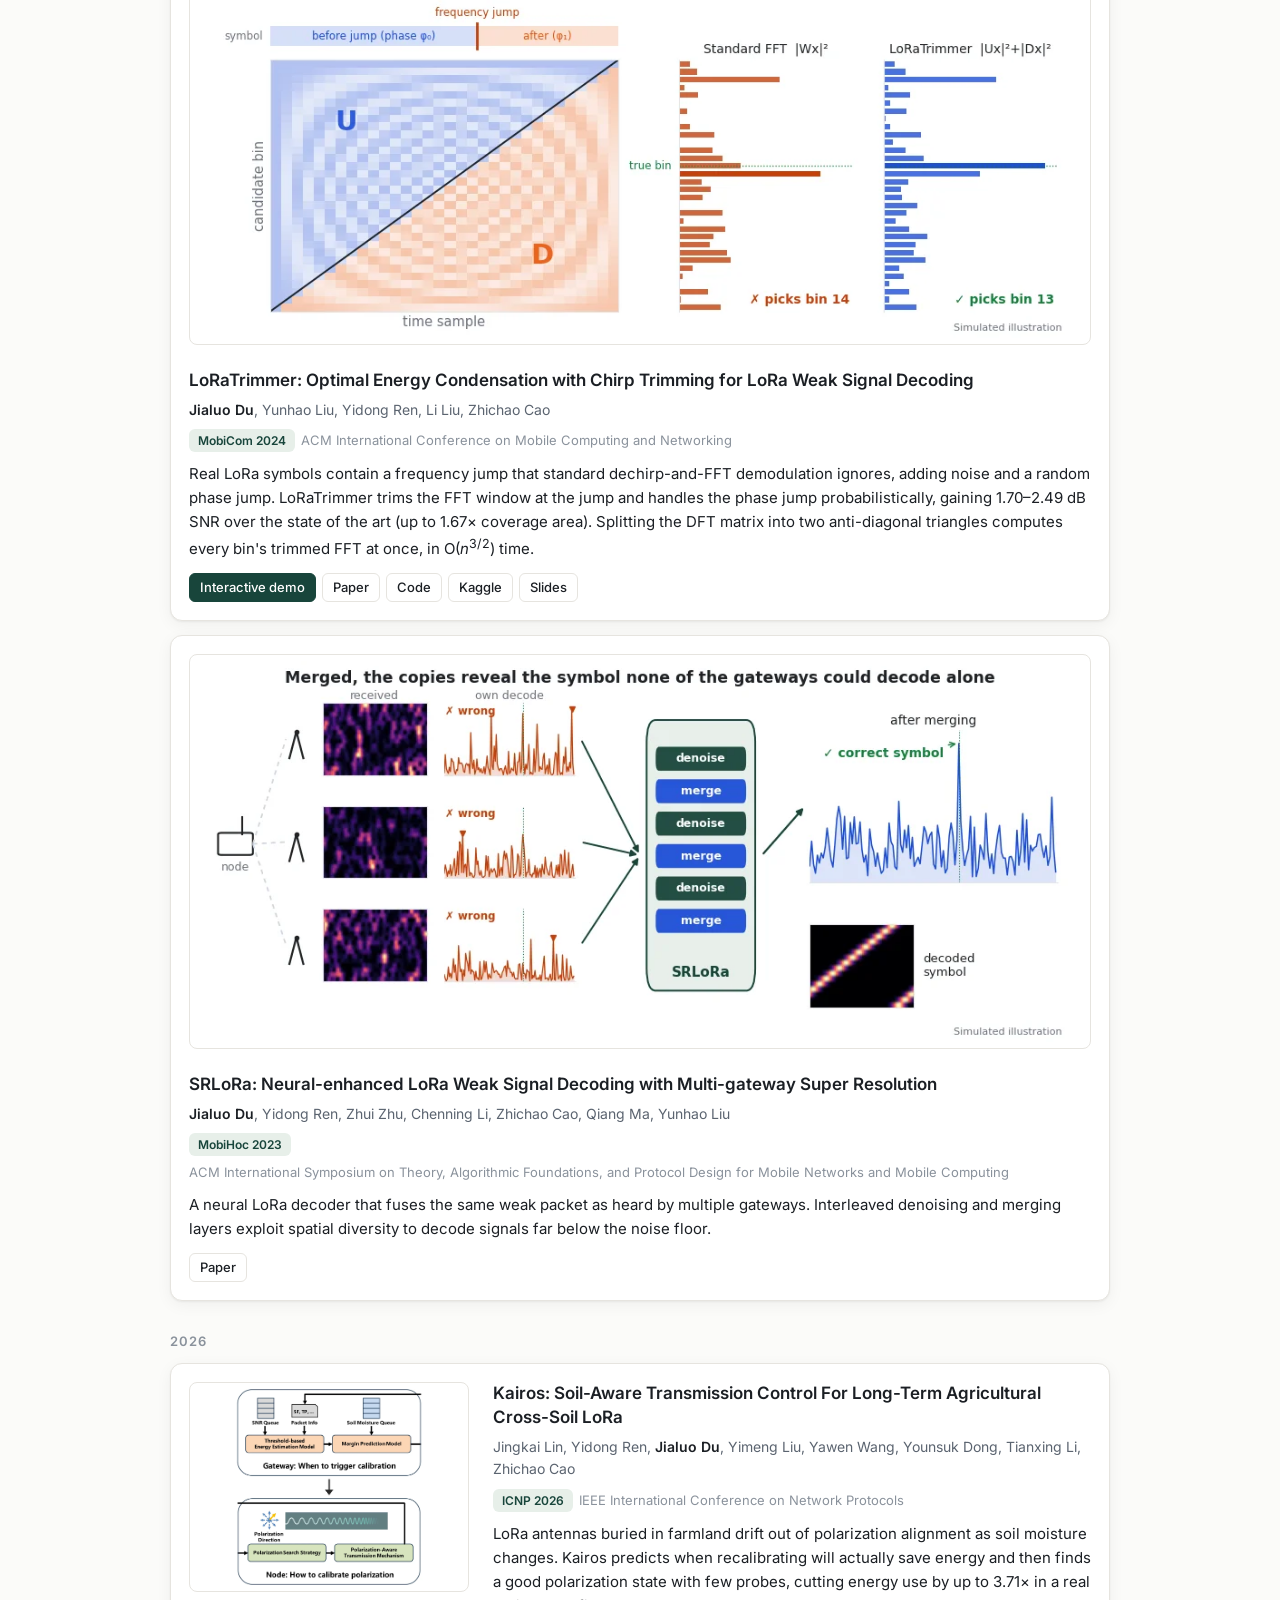
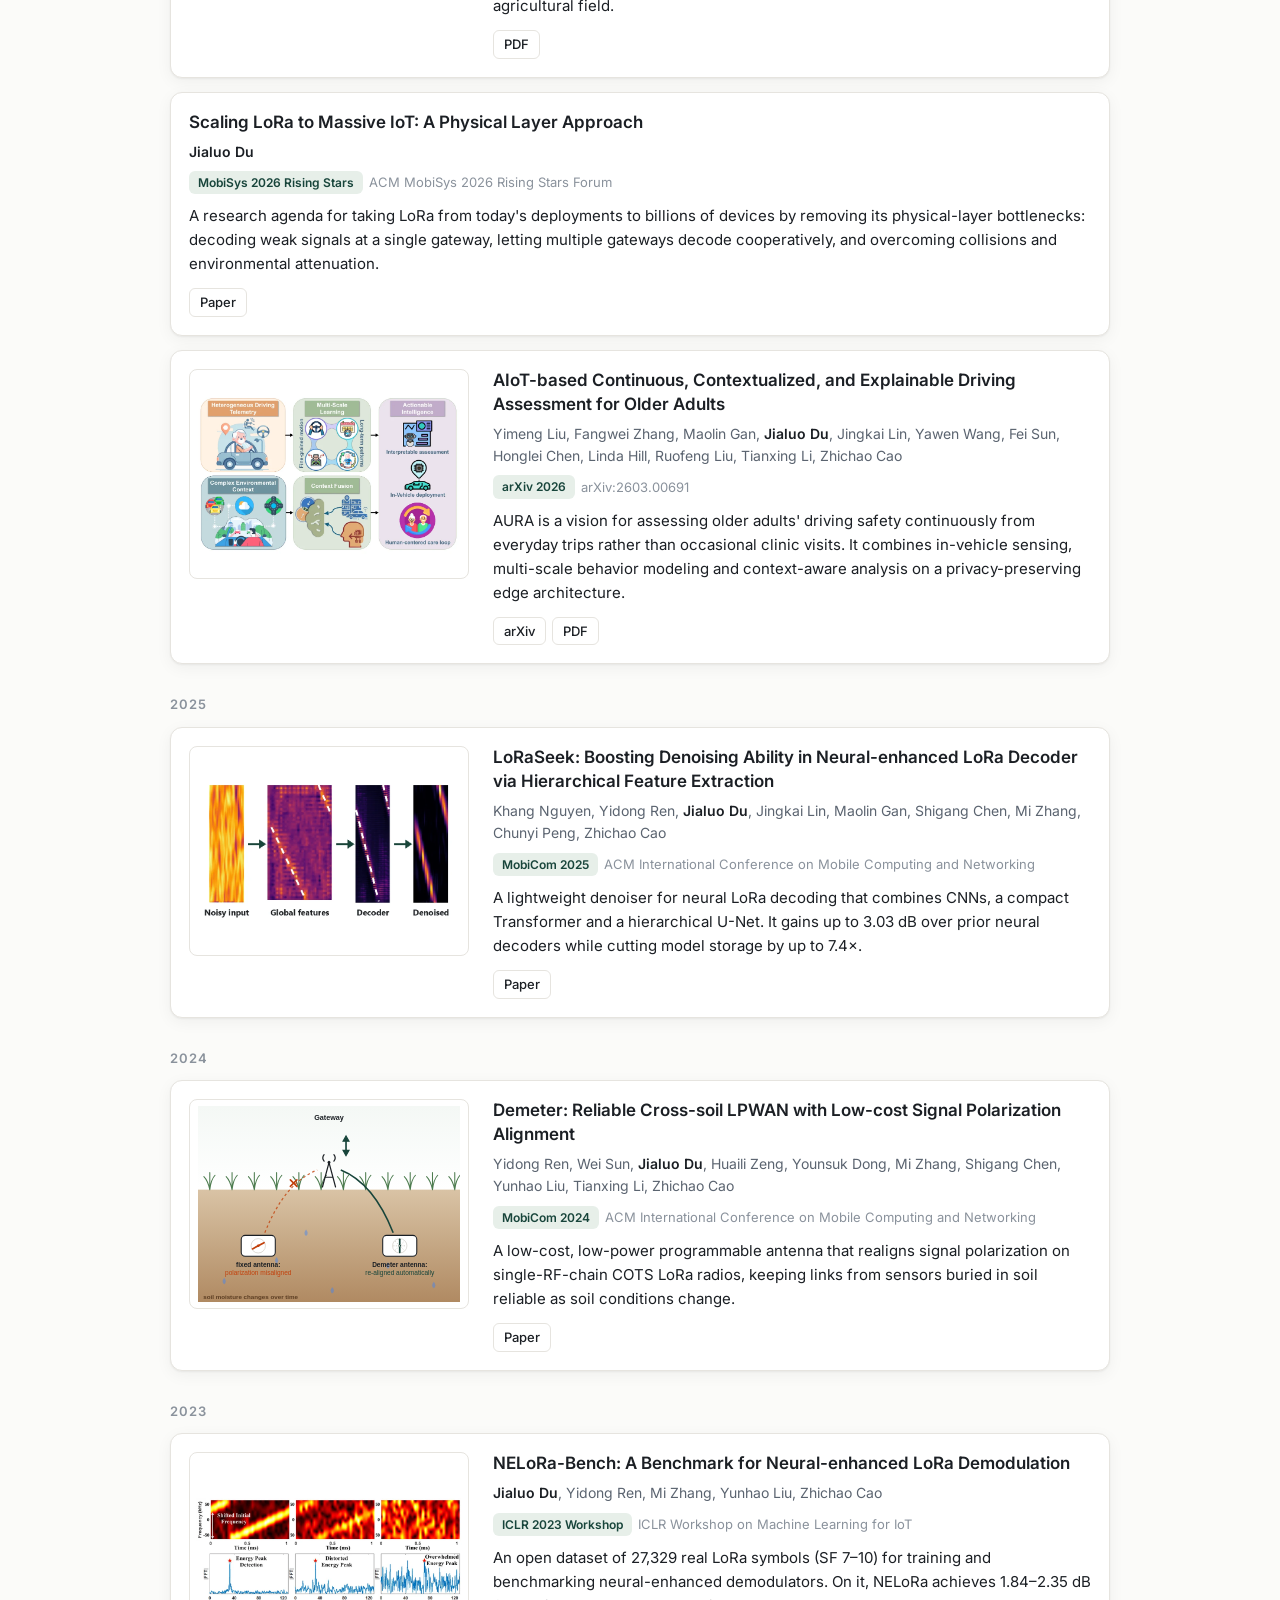
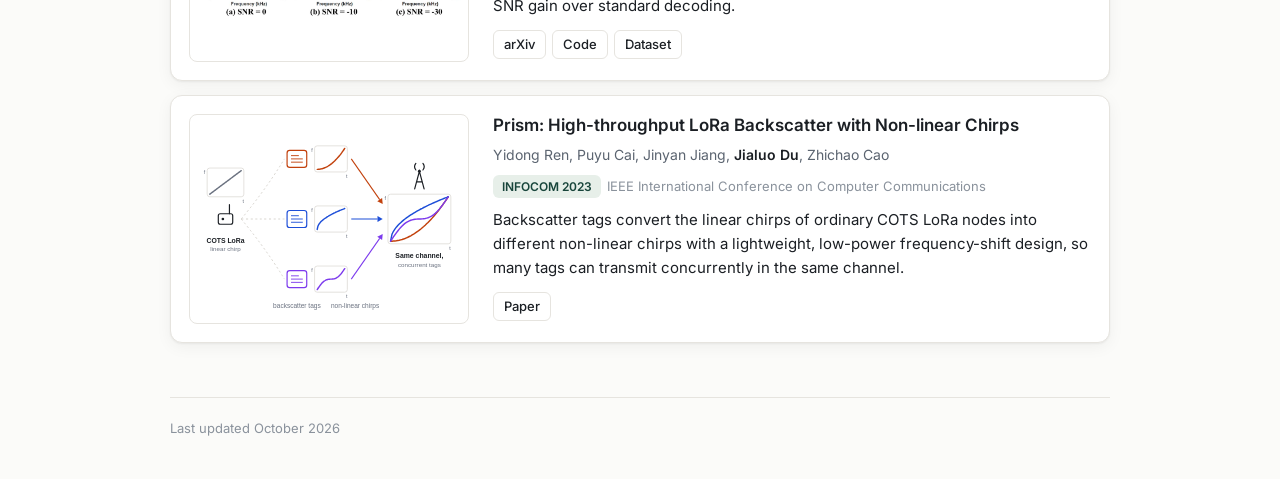
==== commit b13be848: "Update homepage with 2027 job market announcement and current CV" ====
--- a/index.html
+++ b/index.html
@@ -72,6 +72,17 @@
       letter-spacing: -0.01em;
     }
     .role { color: var(--muted); margin: 0 0 18px; }
+    .job-market {
+      margin: 14px 0 18px;
+      padding: 12px 16px;
+      border-left: 4px solid var(--accent);
+      border-radius: 6px;
+      background: var(--accent-soft);
+      color: var(--accent);
+    }
+    .job-market strong { display: block; font-size: 18px; }
+    .job-market span { font-size: 14px; }
+    .job-market a { font-weight: 600; text-decoration: underline; text-underline-offset: 3px; }
     .contact { display: flex; flex-wrap: wrap; gap: 8px; margin: 0 0 22px; }
     .contact a {
       display: inline-flex; align-items: center; gap: 7px;
@@ -176,6 +187,9 @@
     .paper.featured { grid-template-columns: 1fr; }
     .paper.featured .teaser { aspect-ratio: 960 / 420; }
 
+    /* card without a figure */
+    .paper.text-only { grid-template-columns: 1fr; }
+
     .hidden { display: none !important; }
 
     footer { border-top: 1px solid var(--line); padding: 20px 0 40px; font-size: 13px; color: var(--faint); }
@@ -213,6 +227,7 @@
       <img class="avatar" src="https://github.com/daibiaoxuwu.png" alt="Portrait of Jialuo Du" width="200" height="200">
       <div>
         <h1>Jialuo Du</h1>
+        <p class="job-market"><strong>On the 2027 academic job market</strong><span>Seeking tenure-track faculty positions · <a href="Jialuo_Du_CV.pdf">View CV</a></span></p>
         <p class="role">Research Associate · Department of Computer Science and Engineering · Michigan State University</p>
         <div class="contact">
           <a href="mailto:dujluo@gmail.com">
@@ -227,11 +242,15 @@
             <svg viewBox="0 0 24 24" fill="currentColor" aria-hidden="true"><path d="M12 .5a11.5 11.5 0 0 0-3.64 22.41c.58.1.79-.25.79-.56v-2c-3.2.7-3.88-1.37-3.88-1.37-.53-1.33-1.28-1.69-1.28-1.69-1.05-.71.08-.7.08-.7 1.16.08 1.77 1.2 1.77 1.2 1.03 1.77 2.71 1.26 3.37.96.1-.75.4-1.26.73-1.55-2.55-.29-5.24-1.28-5.24-5.68 0-1.25.45-2.28 1.19-3.08-.12-.29-.52-1.46.11-3.05 0 0 .97-.31 3.17 1.18a11 11 0 0 1 5.77 0c2.2-1.49 3.17-1.18 3.17-1.18.63 1.59.23 2.76.11 3.05.74.8 1.19 1.83 1.19 3.08 0 4.41-2.69 5.38-5.25 5.67.41.36.78 1.06.78 2.14v3.17c0 .31.21.67.8.56A11.5 11.5 0 0 0 12 .5z"/></svg>
             GitHub
           </a>
+          <a href="Jialuo_Du_CV.pdf">
+            <svg viewBox="0 0 24 24" fill="none" stroke="currentColor" stroke-width="2" stroke-linecap="round" stroke-linejoin="round" aria-hidden="true"><path d="M14 3H7a2 2 0 0 0-2 2v14a2 2 0 0 0 2 2h10a2 2 0 0 0 2-2V8z"/><path d="M14 3v5h5M9 13h6M9 17h6"/></svg>
+            CV
+          </a>
         </div>
         <div class="bio">
           <p>I am a Research Associate in the Department of Computer Science and Engineering at Michigan State University, advised by Dr. Zhichao Cao.</p>
           <p>I earned my Ph.D. in Software Engineering from Tsinghua University in 2025, where I was advised by Professor Yunhao Liu. I also received my Bachelor of Engineering in Computer Science and Technology from Tsinghua University in 2020.</p>
-          <p>My research focuses on the intersection of the Internet of Things and Artificial Intelligence.</p>
+          <p>My research focuses on the intersection of the Internet of Things and Artificial Intelligence. I build physics-informed intelligent signal processing for low-power wide-area networks: receivers that model what is known about the signal and use compact learning only for what cannot be modeled, so that weak and distorted LoRa signals can be recovered on commodity devices.</p>
         </div>
       </div>
     </header>
@@ -250,11 +269,11 @@
       <article class="paper featured" data-first>
         <div class="teaser"><video src="assets/dera-teaser.mp4" poster="assets/dera-teaser.webp" autoplay muted loop playsinline preload="metadata" aria-label="Animation: CFO rotates each preamble chirp's phase; compensating it lets energy add coherently so the weak packet peak rises above the noise"></video></div>
         <div>
-          <h4>DeRa: Deep-Range Low-Power Wide Area IoT via Ultra-sensitive Signal Detection</h4>
+          <h4><a href="https://doi.org/10.1145/3795866.3844157">DeRa: Deep-Range Low-Power Wide Area IoT via Ultra-sensitive Signal Detection</a></h4>
           <p class="authors"><b>Jialuo Du</b>, Jingkai Lin, Zhichao Cao</p>
-          <div class="venue"><span class="chip v">MobiCom 2026</span><span class="chip new">To appear</span><span class="venue-full">ACM International Conference on Mobile Computing and Networking</span></div>
+          <div class="venue"><span class="chip v">MobiCom 2026</span><span class="venue-full">ACM International Conference on Mobile Computing and Networking</span></div>
           <p class="tldr">Weak LoRa packets are lost at <em>detection</em>, before decoding even starts. Carrier frequency offset rotates the phase of every preamble chirp, so existing detectors add only magnitudes and waste signal power. DeRa models that phase evolution, compensates the CFO-induced timing, frequency and leakage distortions (up to 40&nbsp;kHz CFO), and accumulates the preamble coherently. On COTS devices across SF&nbsp;7–12 it lowers the detection threshold by 4.3–4.8&nbsp;dB and the decoding threshold by 3.3–3.9&nbsp;dB.</p>
-          <div class="links"><a class="watch" href="assets/dera-video.mp4" data-video="assets/dera-video.mp4" data-poster="assets/dera-video-poster.webp">▶ Video (1:30)</a><span class="soon">Paper and code coming soon</span></div>
+          <div class="links"><a class="watch" href="assets/dera-video.mp4" data-video="assets/dera-video.mp4" data-poster="assets/dera-video-poster.webp">▶ Video (1:30)</a><a href="https://doi.org/10.1145/3795866.3844157">Paper</a><a href="pdfs/dera-poster.pdf">Poster</a><span class="soon">Code coming soon</span></div>
         </div>
       </article>
 
@@ -292,11 +311,21 @@
       <article class="paper">
         <div class="teaser"><img src="assets/kairos-overview.webp" alt="Kairos system overview: gateway decides when to calibrate, node decides how" loading="lazy"></div>
         <div>
-          <h4>Kairos: Soil-Aware Transmission Control For Long-Term Agricultural Cross-Soil LoRa</h4>
+          <h4><a href="https://cse.msu.edu/~caozc/papers/icnp26-lin.pdf">Kairos: Soil-Aware Transmission Control For Long-Term Agricultural Cross-Soil LoRa</a></h4>
           <p class="authors">Jingkai Lin, Yidong Ren, <b>Jialuo Du</b>, Yimeng Liu, Yawen Wang, Younsuk Dong, Tianxing Li, Zhichao Cao</p>
-          <div class="venue"><span class="chip v">ICNP 2026</span><span class="chip new">To appear</span><span class="venue-full">IEEE International Conference on Network Protocols</span></div>
+          <div class="venue"><span class="chip v">ICNP 2026</span><span class="venue-full">IEEE International Conference on Network Protocols</span></div>
           <p class="tldr">LoRa antennas buried in farmland drift out of polarization alignment as soil moisture changes. Kairos predicts when recalibrating will actually save energy and then finds a good polarization state with few probes, cutting energy use by up to 3.71× in a real agricultural field.</p>
-          <div class="links"><span class="soon">Paper coming soon</span></div>
+          <div class="links"><a href="https://cse.msu.edu/~caozc/papers/icnp26-lin.pdf">PDF</a></div>
+        </div>
+      </article>
+
+      <article class="paper text-only" data-first>
+        <div>
+          <h4><a href="https://doi.org/10.1145/3812835.3814840">Scaling LoRa to Massive IoT: A Physical Layer Approach</a></h4>
+          <p class="authors"><b>Jialuo Du</b></p>
+          <div class="venue"><span class="chip v">MobiSys 2026 Rising Stars</span><span class="venue-full">ACM MobiSys 2026 Rising Stars Forum</span></div>
+          <p class="tldr">A research agenda for taking LoRa from today's deployments to billions of devices by removing its physical-layer bottlenecks: decoding weak signals at a single gateway, letting multiple gateways decode cooperatively, and overcoming collisions and environmental attenuation.</p>
+          <div class="links"><a href="https://doi.org/10.1145/3812835.3814840">Paper</a></div>
         </div>
       </article>
 
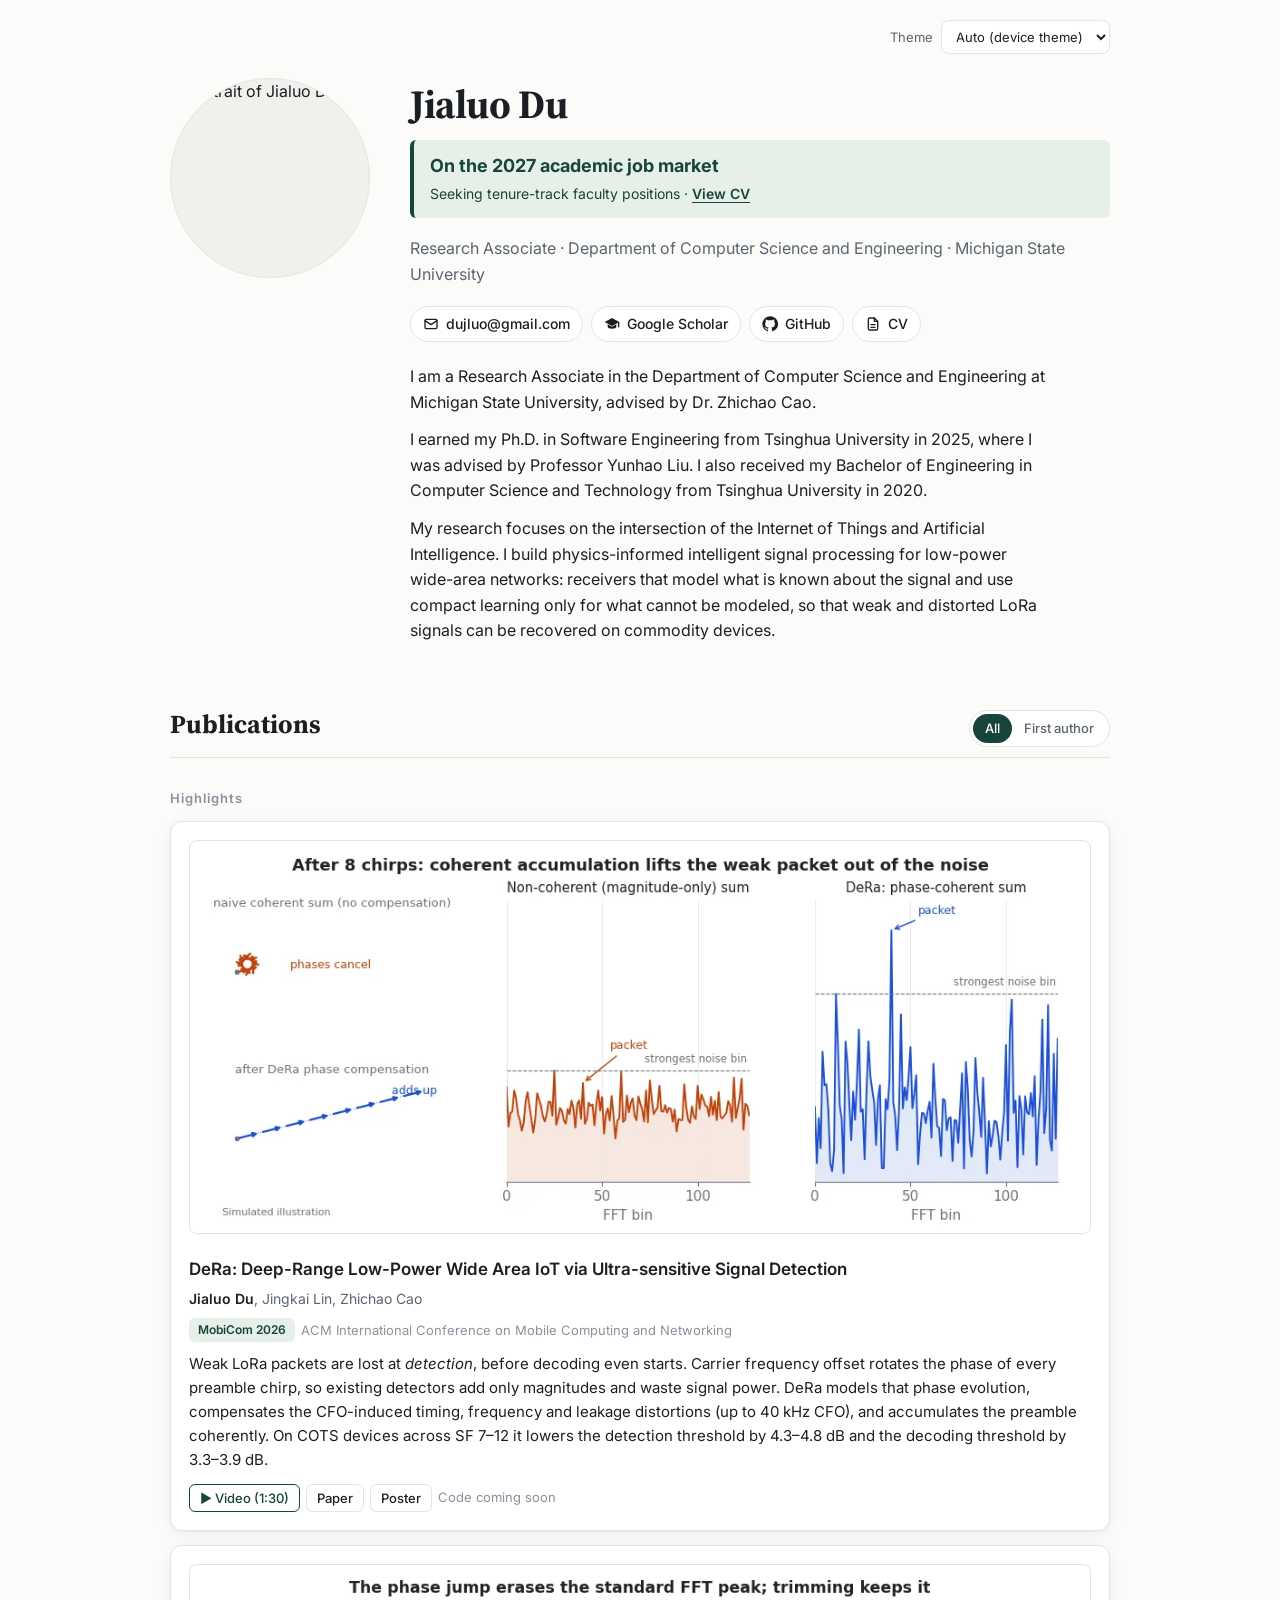
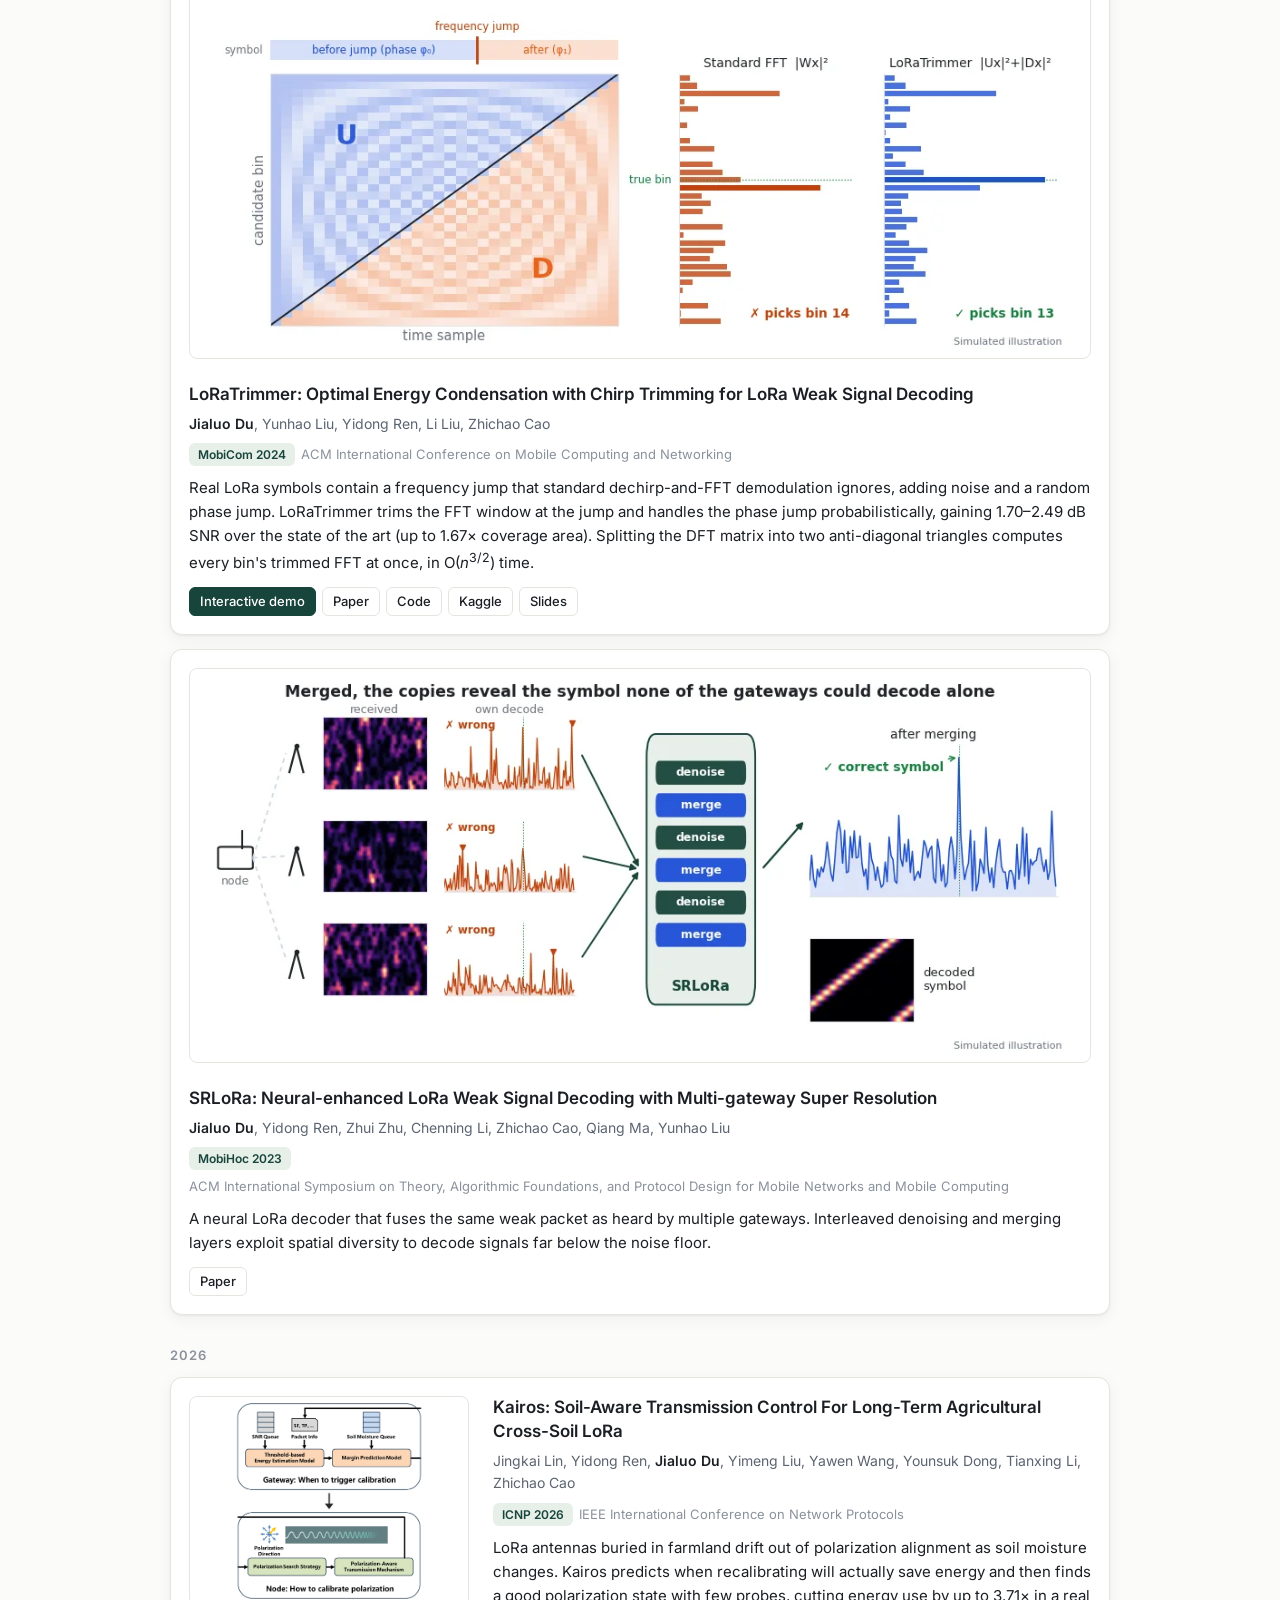
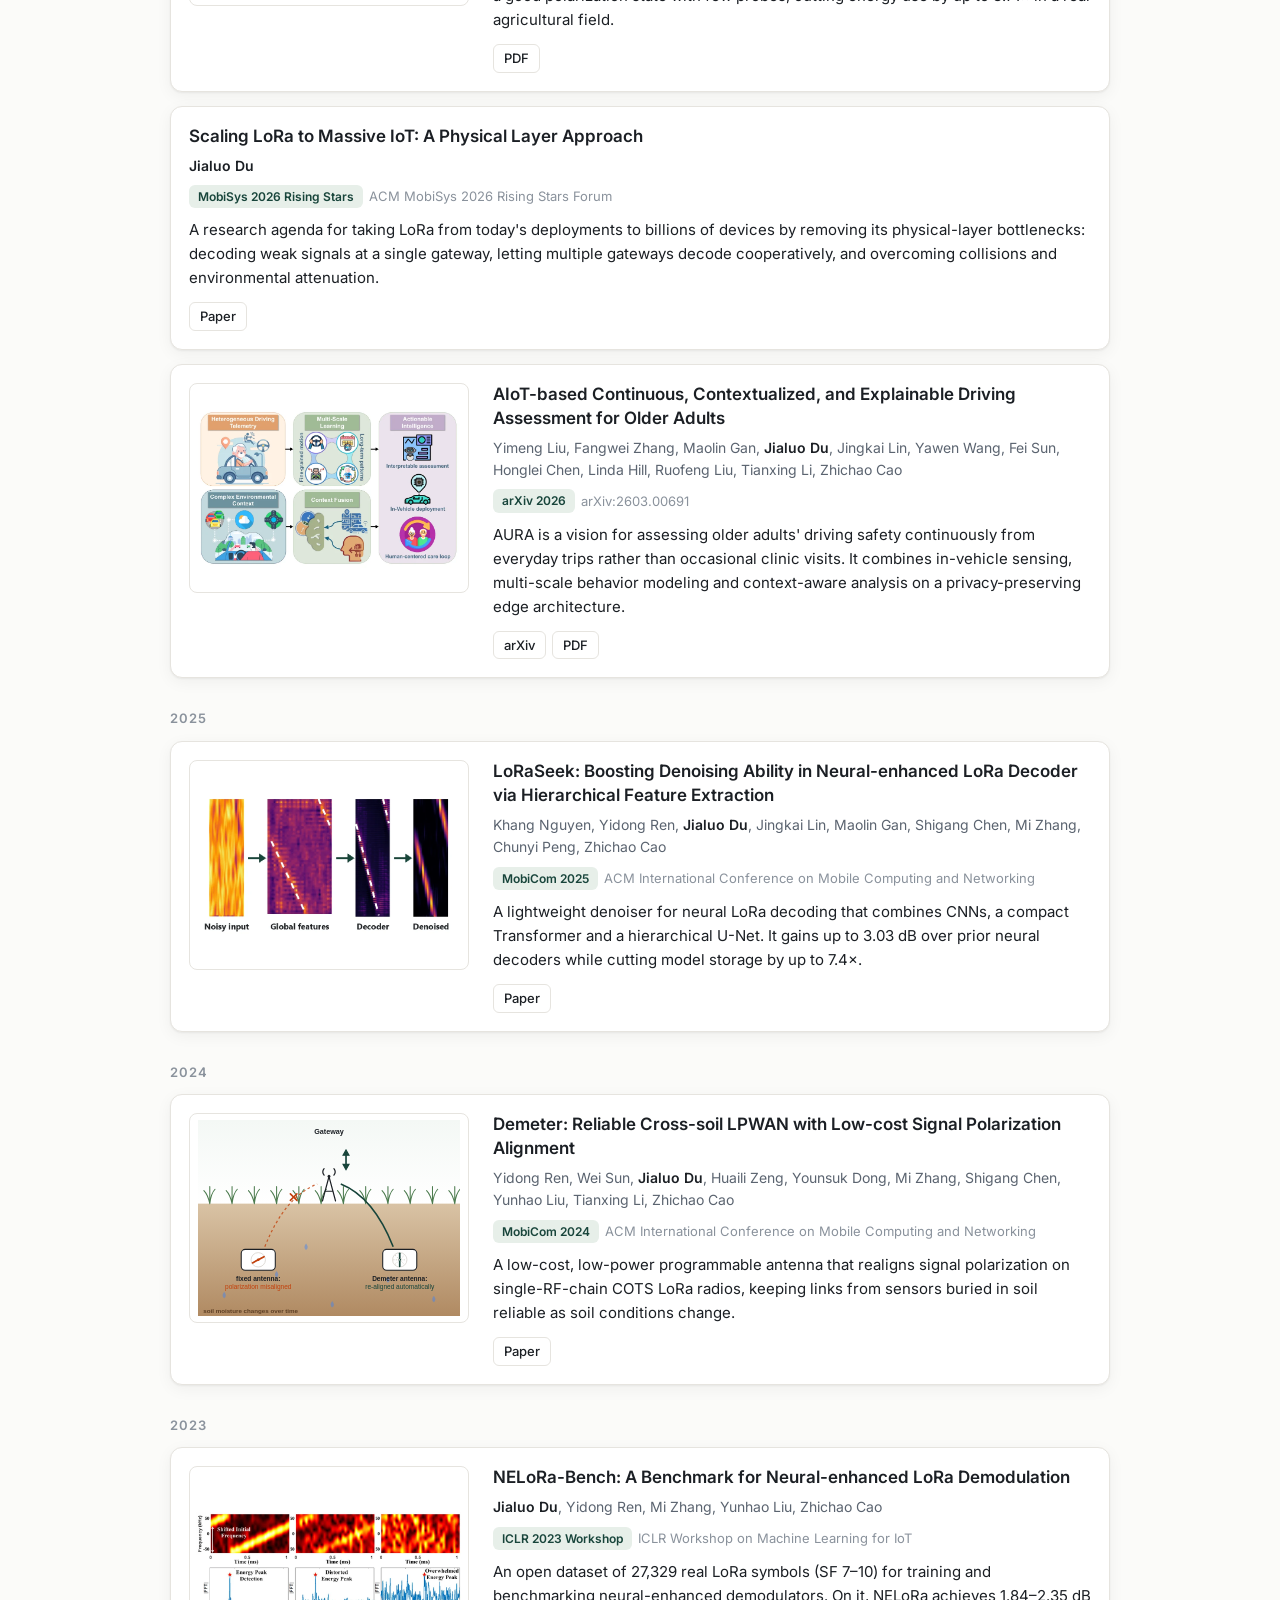
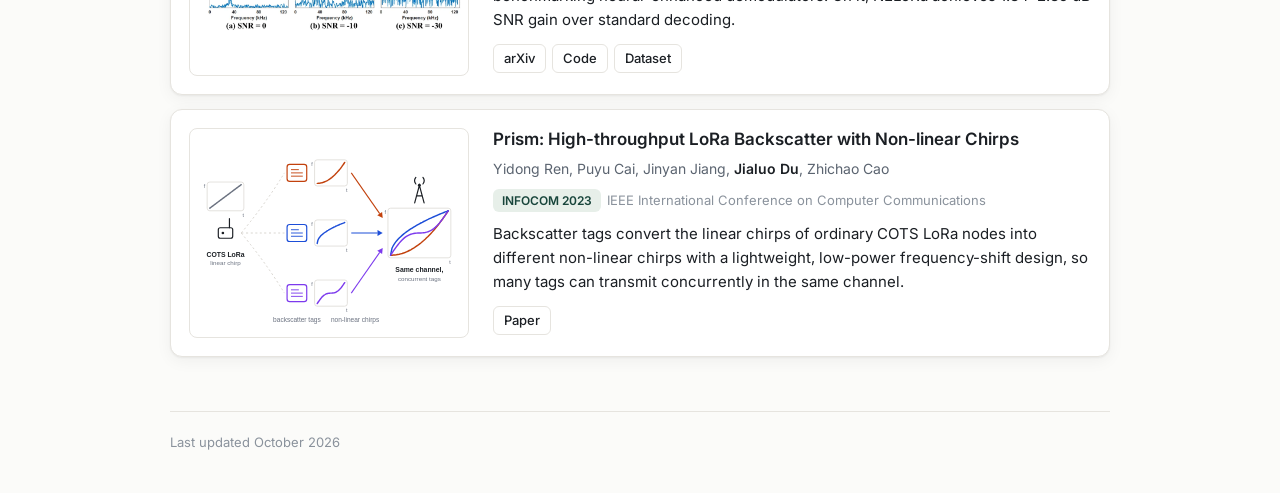
==== commit 999e364c: "Add automatic light and dark themes with saved theme selector" ====
--- a/index.html
+++ b/index.html
@@ -3,6 +3,22 @@
 <head>
   <meta charset="UTF-8">
   <meta name="viewport" content="width=device-width, initial-scale=1.0">
+  <meta name="color-scheme" content="light dark">
+  <script>
+    // Apply before painting so a saved theme does not flash on load.
+    const systemTheme = window.matchMedia('(prefers-color-scheme: dark)');
+    let themePreference = 'auto';
+    try {
+      const savedTheme = localStorage.getItem('theme');
+      if (['auto', 'light', 'dark'].includes(savedTheme)) themePreference = savedTheme;
+    } catch (_) {}
+    function applyTheme() {
+      document.documentElement.dataset.theme = themePreference === 'auto'
+        ? (systemTheme.matches ? 'dark' : 'light') : themePreference;
+    }
+    applyTheme();
+    systemTheme.addEventListener('change', applyTheme);
+  </script>
   <title>Jialuo Du</title>
   <meta name="description" content="Jialuo Du, Research Associate at Michigan State University. Research on low-power wide-area IoT, LoRa physical layer, and AIoT.">
   <link rel="icon" href="https://github.com/daibiaoxuwu.png">
@@ -11,6 +27,7 @@
   <link href="https://fonts.googleapis.com/css2?family=Inter:wght@400;500;600&family=Source+Serif+4:opsz,wght@8..60,600;8..60,700&display=swap" rel="stylesheet">
   <style>
     :root {
+      color-scheme: light;
       --bg: #fbfbf9;
       --surface: #ffffff;
       --ink: #1b1f24;
@@ -23,8 +40,8 @@
       --paper: #ffffff;           /* figures always sit on white */
       --shadow: 0 1px 2px rgba(20, 24, 28, .05), 0 4px 16px rgba(20, 24, 28, .05);
     }
-    @media (prefers-color-scheme: dark) {
-      :root {
+      :root[data-theme="dark"] {
+        color-scheme: dark;
         --bg: #121416;
         --surface: #1a1d20;
         --ink: #e8e6e1;
@@ -37,7 +54,6 @@
         --paper: #f6f6f4;
         --shadow: none;
       }
-    }
     * { box-sizing: border-box; }
     html { -webkit-text-size-adjust: 100%; }
     body {
@@ -49,6 +65,9 @@
     a { color: var(--accent); text-decoration: none; }
     a:hover { text-decoration: underline; text-underline-offset: 3px; }
     .wrap { max-width: 980px; margin: 0 auto; padding: 0 20px; }
+    .theme-control { display: flex; justify-content: flex-end; align-items: center; gap: 8px; padding-top: 20px; font-size: 13px; color: var(--muted); }
+    .theme-control select { font: inherit; color: var(--ink); background: var(--surface); border: 1px solid var(--line); border-radius: 8px; padding: 7px 10px; cursor: pointer; }
+    .theme-control select:focus-visible { outline: 2px solid var(--accent); outline-offset: 3px; }
 
     /* ---------- header ---------- */
     header.hero {
@@ -56,7 +75,7 @@
       grid-template-columns: 200px 1fr;
       gap: 40px;
       align-items: start;
-      padding: 64px 0 40px;
+      padding: 24px 0 40px;
     }
     .avatar {
       width: 200px; height: 200px;
@@ -168,7 +187,7 @@
     }
     .chip.v { background: var(--accent-soft); color: var(--accent); }
     .chip.new { background: #fdecc8; color: #7a4b00; }
-    @media (prefers-color-scheme: dark) { .chip.new { background: #3a2f17; color: #f0c674; } }
+    :root[data-theme="dark"] .chip.new { background: #3a2f17; color: #f0c674; }
     .venue-full { font-size: 13px; color: var(--faint); }
     .tldr { margin: 0 0 12px; font-size: 15px; }
     .links { display: flex; flex-wrap: wrap; gap: 6px; }
@@ -223,6 +242,14 @@
 </head>
 <body>
   <div class="wrap">
+    <div class="theme-control">
+      <label for="theme-select">Theme</label>
+      <select id="theme-select">
+        <option value="auto">Auto (device theme)</option>
+        <option value="light">Light</option>
+        <option value="dark">Dark</option>
+      </select>
+    </div>
     <header class="hero">
       <img class="avatar" src="https://github.com/daibiaoxuwu.png" alt="Portrait of Jialuo Du" width="200" height="200">
       <div>
@@ -407,6 +434,20 @@
   </div>
 
   <script>
+    const themeSelect = document.getElementById('theme-select');
+    themeSelect.value = themePreference;
+    themeSelect.addEventListener('change', () => {
+      themePreference = themeSelect.value;
+      try { localStorage.setItem('theme', themePreference); } catch (_) {}
+      applyTheme();
+    });
+    window.addEventListener('storage', event => {
+      if (event.key !== 'theme' && event.key !== null) return;
+      themePreference = ['light', 'dark'].includes(event.newValue) ? event.newValue : 'auto';
+      themeSelect.value = themePreference;
+      applyTheme();
+    });
+
     // First-author filter
     const buttons = document.querySelectorAll('.filter button');
     buttons.forEach(btn => btn.addEventListener('click', () => {
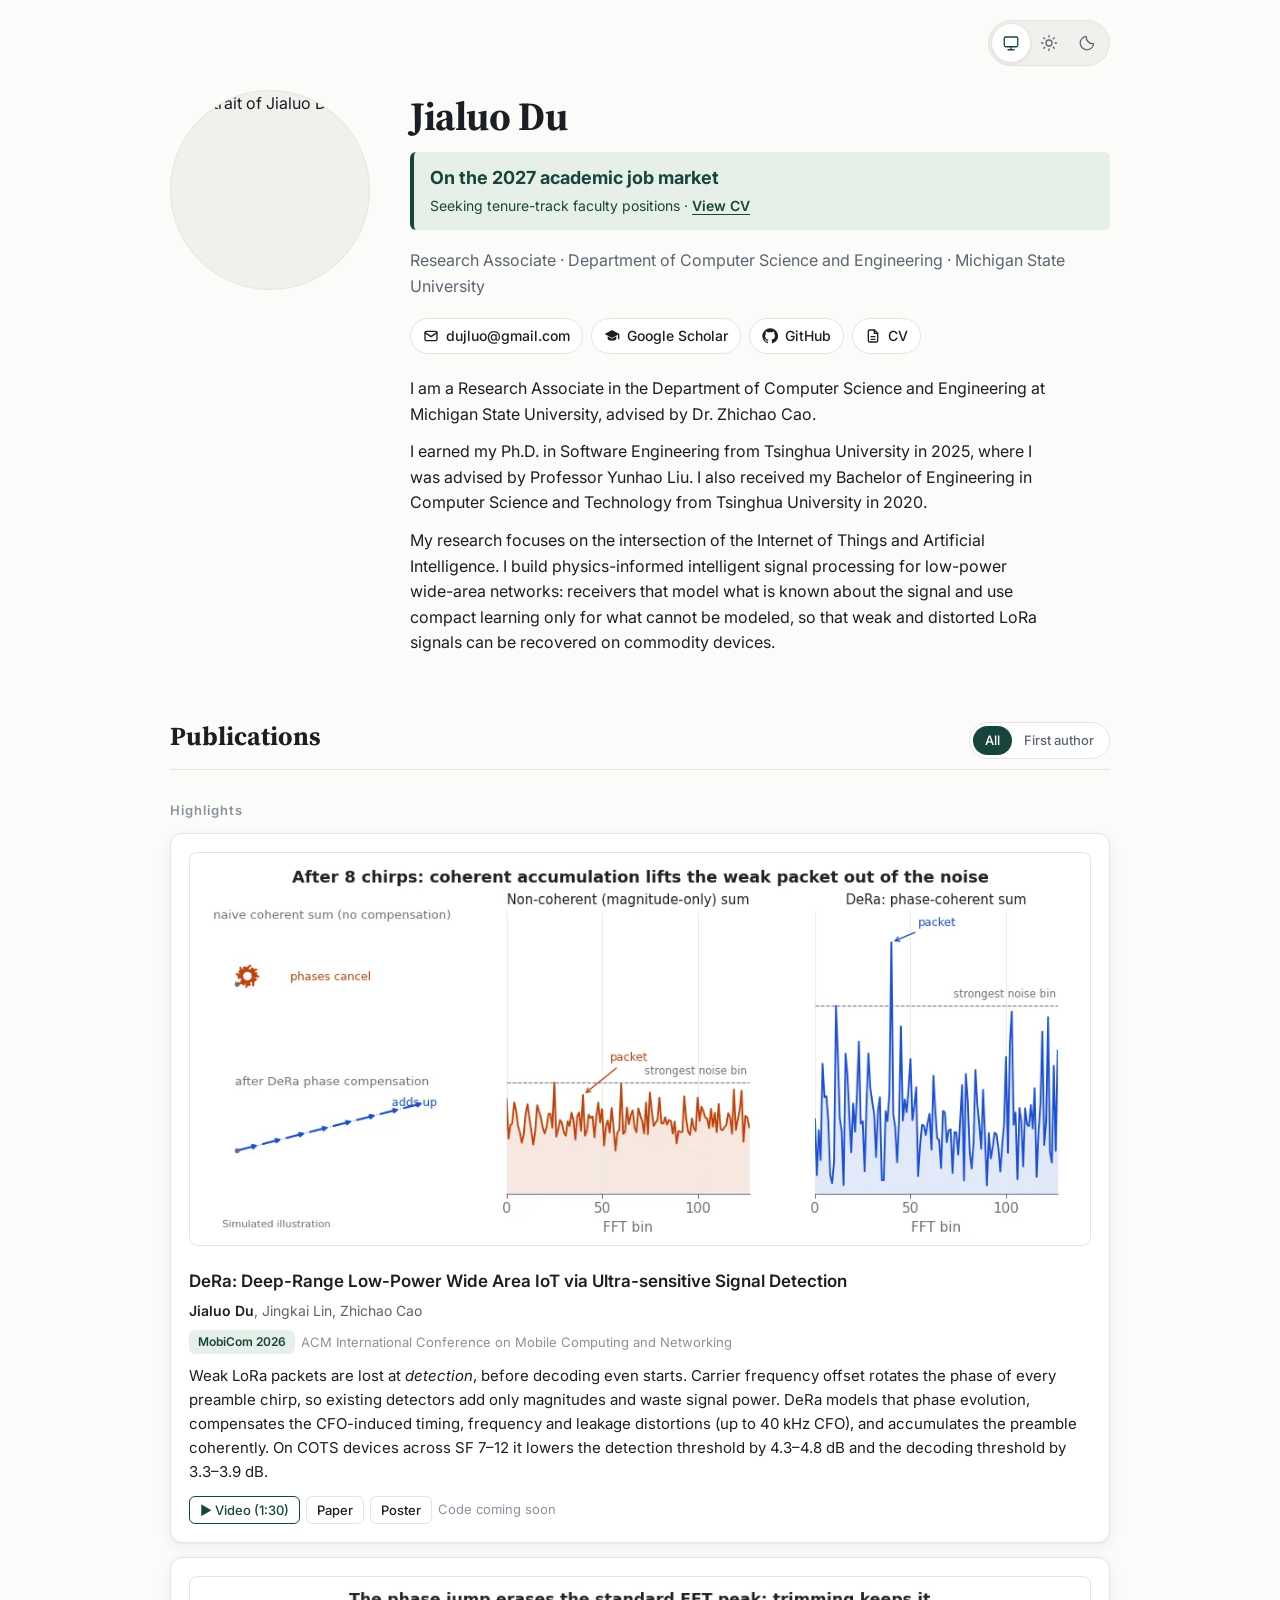
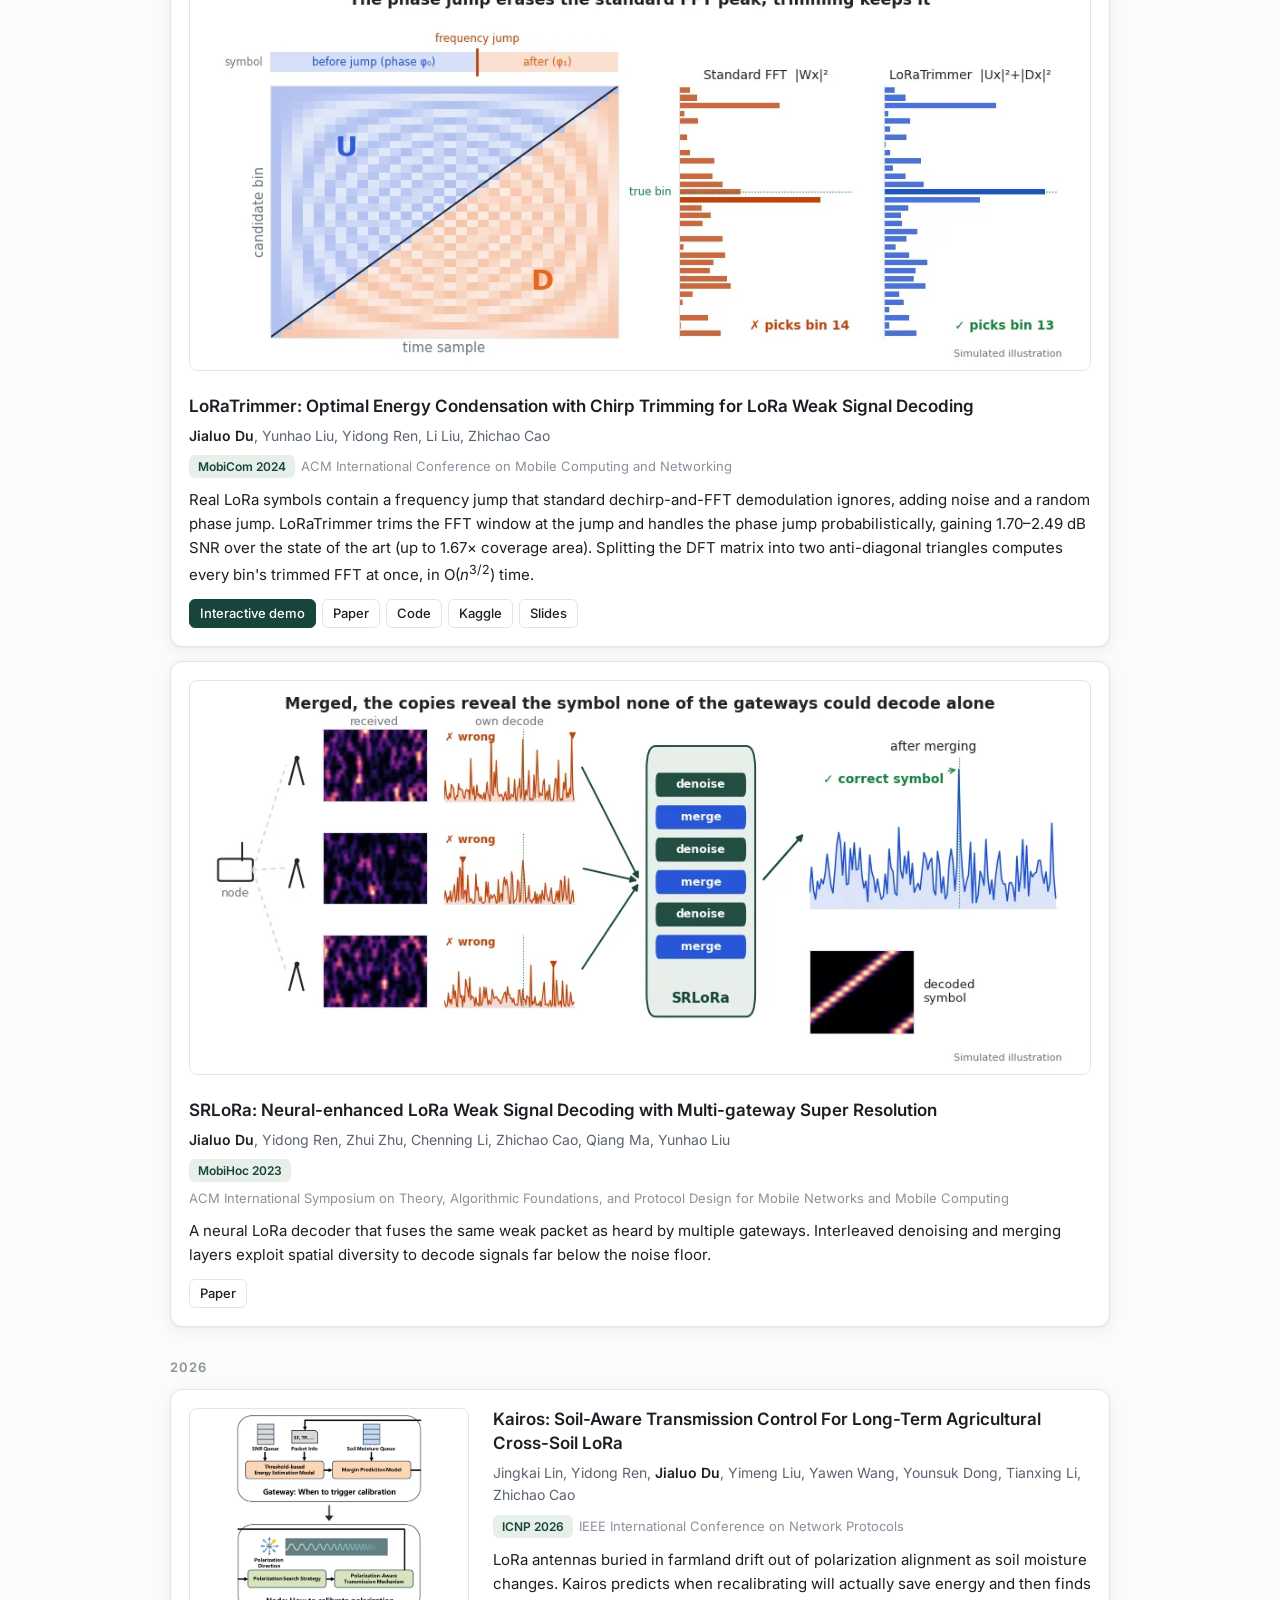
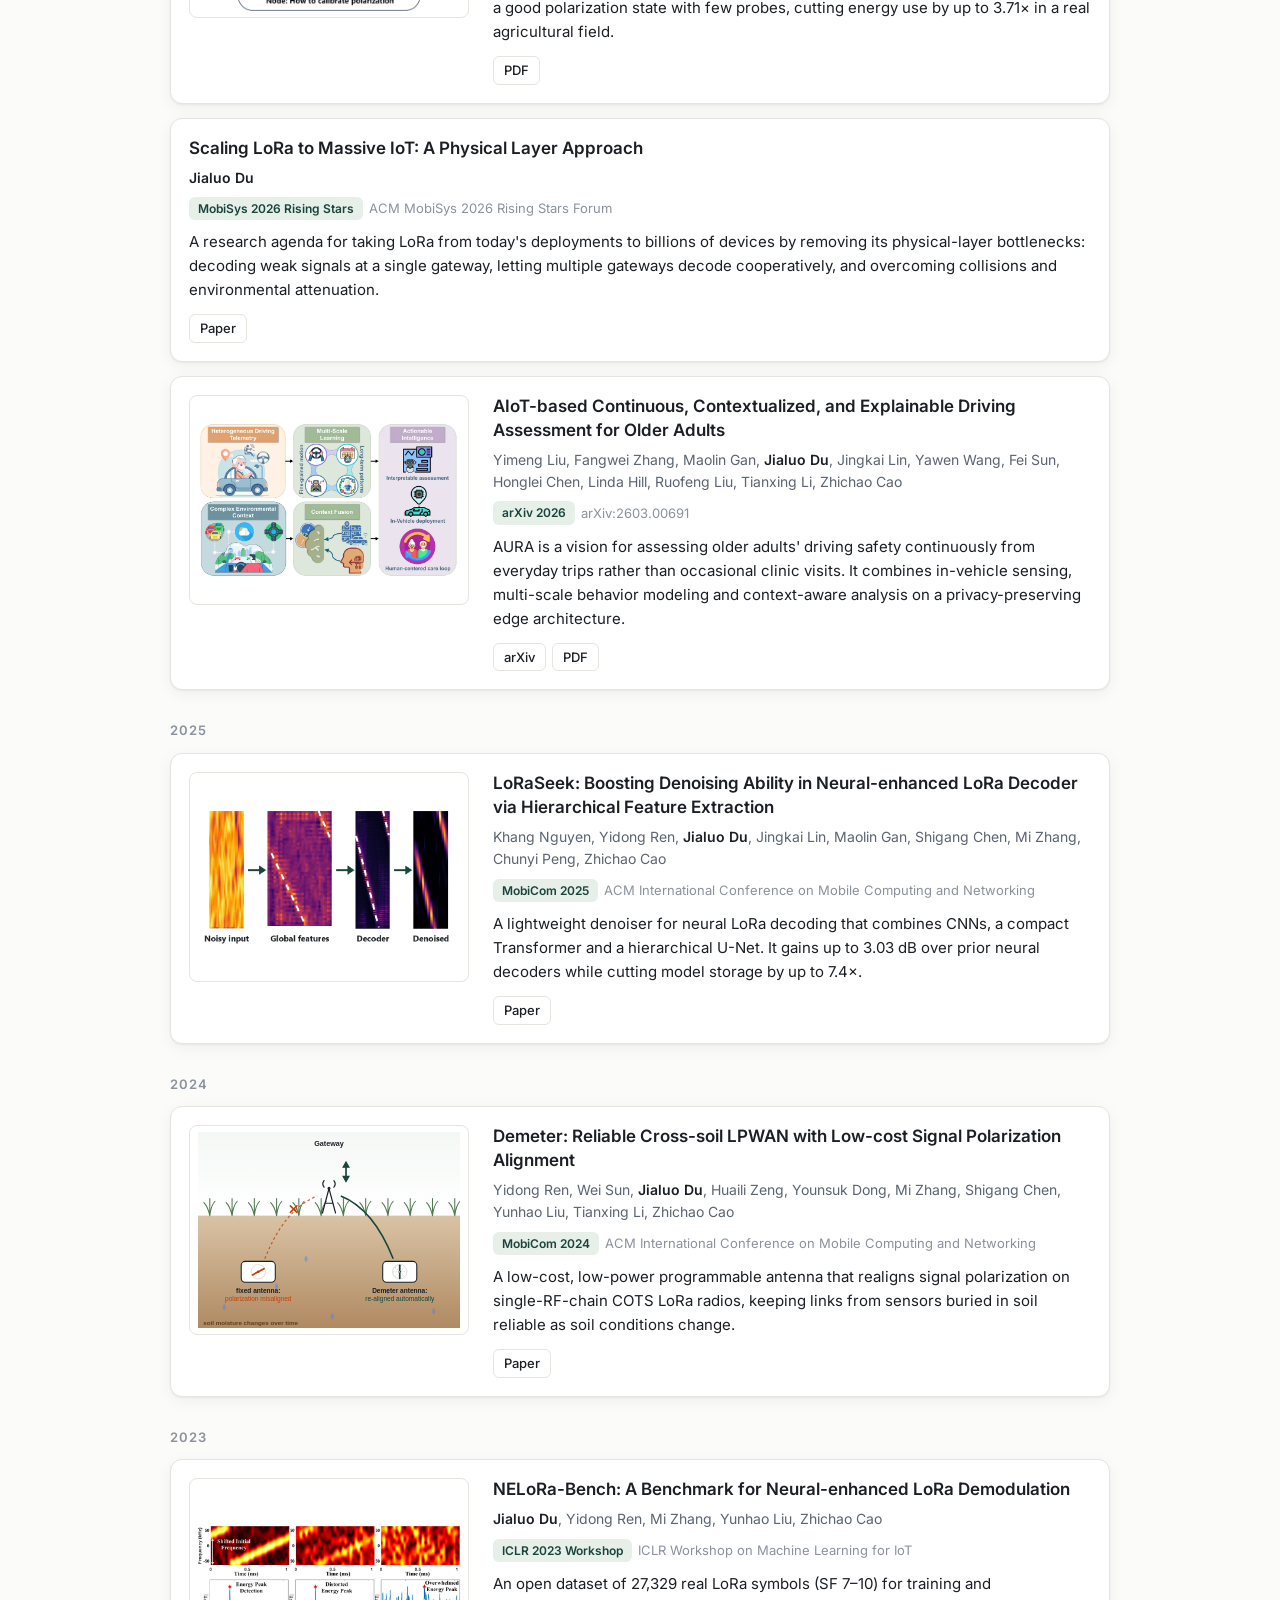
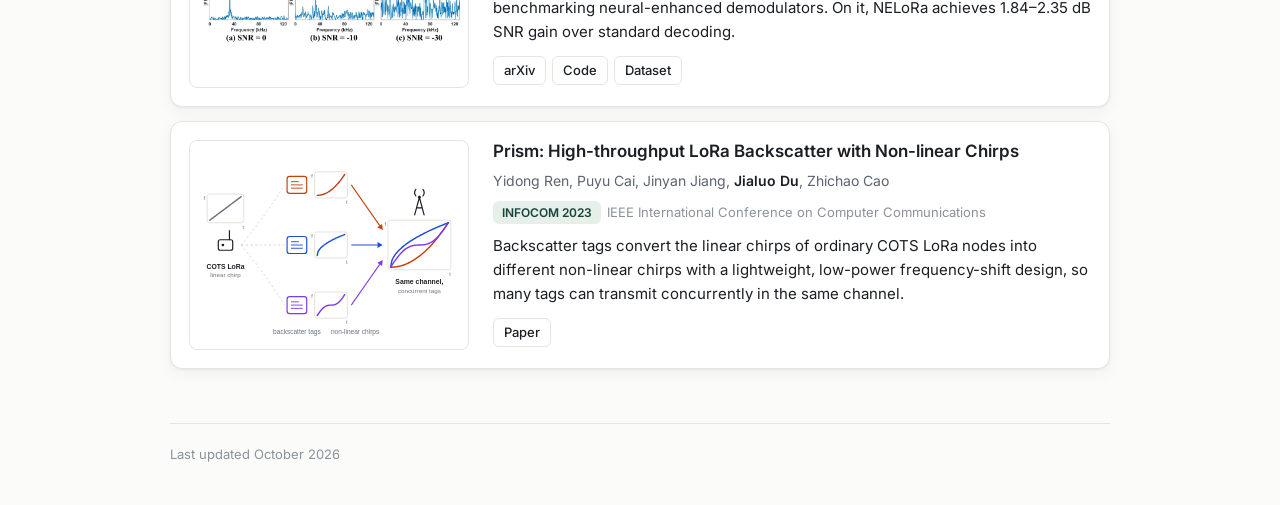
==== commit a5468310: "Replace theme dropdown with compact animated icon switch" ====
--- a/index.html
+++ b/index.html
@@ -65,9 +65,16 @@
     a { color: var(--accent); text-decoration: none; }
     a:hover { text-decoration: underline; text-underline-offset: 3px; }
     .wrap { max-width: 980px; margin: 0 auto; padding: 0 20px; }
-    .theme-control { display: flex; justify-content: flex-end; align-items: center; gap: 8px; padding-top: 20px; font-size: 13px; color: var(--muted); }
-    .theme-control select { font: inherit; color: var(--ink); background: var(--surface); border: 1px solid var(--line); border-radius: 8px; padding: 7px 10px; cursor: pointer; }
-    .theme-control select:focus-visible { outline: 2px solid var(--accent); outline-offset: 3px; }
+    .theme-control { display: flex; justify-content: flex-end; padding-top: 20px; }
+    .theme-switch { display: inline-flex; position: relative; padding: 3px; border: 1px solid var(--line); border-radius: 999px; background: var(--chip); isolation: isolate; }
+    .theme-switch::before { content: ''; position: absolute; inset: 3px auto 3px 3px; width: 38px; border-radius: 50%; background: var(--surface); box-shadow: 0 1px 4px rgba(0,0,0,.12); transform: translateX(var(--theme-offset, 0px)); transition: transform .2s ease; z-index: -1; }
+    .theme-switch[data-selected="light"] { --theme-offset: 38px; }
+    .theme-switch[data-selected="dark"] { --theme-offset: 76px; }
+    .theme-switch button { display: grid; place-items: center; width: 38px; height: 38px; padding: 0; border: 0; border-radius: 50%; background: transparent; color: var(--muted); cursor: pointer; transition: color .2s ease; }
+    .theme-switch button:hover, .theme-switch button[aria-pressed="true"] { color: var(--accent); }
+    .theme-switch button:focus-visible { outline: 2px solid var(--accent); outline-offset: 2px; }
+    .theme-switch svg { width: 18px; height: 18px; fill: none; stroke: currentColor; stroke-width: 1.7; stroke-linecap: round; stroke-linejoin: round; }
+    @media (prefers-reduced-motion: reduce) { .theme-switch::before, .theme-switch button { transition: none; } }
 
     /* ---------- header ---------- */
     header.hero {
@@ -243,12 +250,17 @@
 <body>
   <div class="wrap">
     <div class="theme-control">
-      <label for="theme-select">Theme</label>
-      <select id="theme-select">
-        <option value="auto">Auto (device theme)</option>
-        <option value="light">Light</option>
-        <option value="dark">Dark</option>
-      </select>
+      <div class="theme-switch" role="group" aria-label="Color theme" data-selected="auto">
+        <button type="button" data-theme-choice="auto" aria-label="Use device theme" aria-pressed="true" title="Device theme">
+          <svg viewBox="0 0 24 24" aria-hidden="true"><rect x="3" y="4" width="18" height="13" rx="2"/><path d="M8 21h8M12 17v4"/></svg>
+        </button>
+        <button type="button" data-theme-choice="light" aria-label="Use light theme" aria-pressed="false" title="Light theme">
+          <svg viewBox="0 0 24 24" aria-hidden="true"><circle cx="12" cy="12" r="4"/><path d="M12 2v2M12 20v2M2 12h2M20 12h2M4.93 4.93l1.42 1.42M17.65 17.65l1.42 1.42M4.93 19.07l1.42-1.42M17.65 6.35l1.42-1.42"/></svg>
+        </button>
+        <button type="button" data-theme-choice="dark" aria-label="Use dark theme" aria-pressed="false" title="Dark theme">
+          <svg viewBox="0 0 24 24" aria-hidden="true"><path d="M20.9 13a9 9 0 0 1-9.9-9.9A9 9 0 1 0 20.9 13Z"/></svg>
+        </button>
+      </div>
     </div>
     <header class="hero">
       <img class="avatar" src="https://github.com/daibiaoxuwu.png" alt="Portrait of Jialuo Du" width="200" height="200">
@@ -434,17 +446,23 @@
   </div>
 
   <script>
-    const themeSelect = document.getElementById('theme-select');
-    themeSelect.value = themePreference;
-    themeSelect.addEventListener('change', () => {
-      themePreference = themeSelect.value;
+    const themeSwitch = document.querySelector('.theme-switch');
+    const themeButtons = themeSwitch.querySelectorAll('button');
+    function syncThemeSwitch() {
+      themeSwitch.dataset.selected = themePreference;
+      themeButtons.forEach(button => button.setAttribute('aria-pressed', String(button.dataset.themeChoice === themePreference)));
+    }
+    syncThemeSwitch();
+    themeButtons.forEach(button => button.addEventListener('click', () => {
+      themePreference = button.dataset.themeChoice;
       try { localStorage.setItem('theme', themePreference); } catch (_) {}
       applyTheme();
-    });
+      syncThemeSwitch();
+    }));
     window.addEventListener('storage', event => {
       if (event.key !== 'theme' && event.key !== null) return;
       themePreference = ['light', 'dark'].includes(event.newValue) ? event.newValue : 'auto';
-      themeSelect.value = themePreference;
+      syncThemeSwitch();
       applyTheme();
     });
 
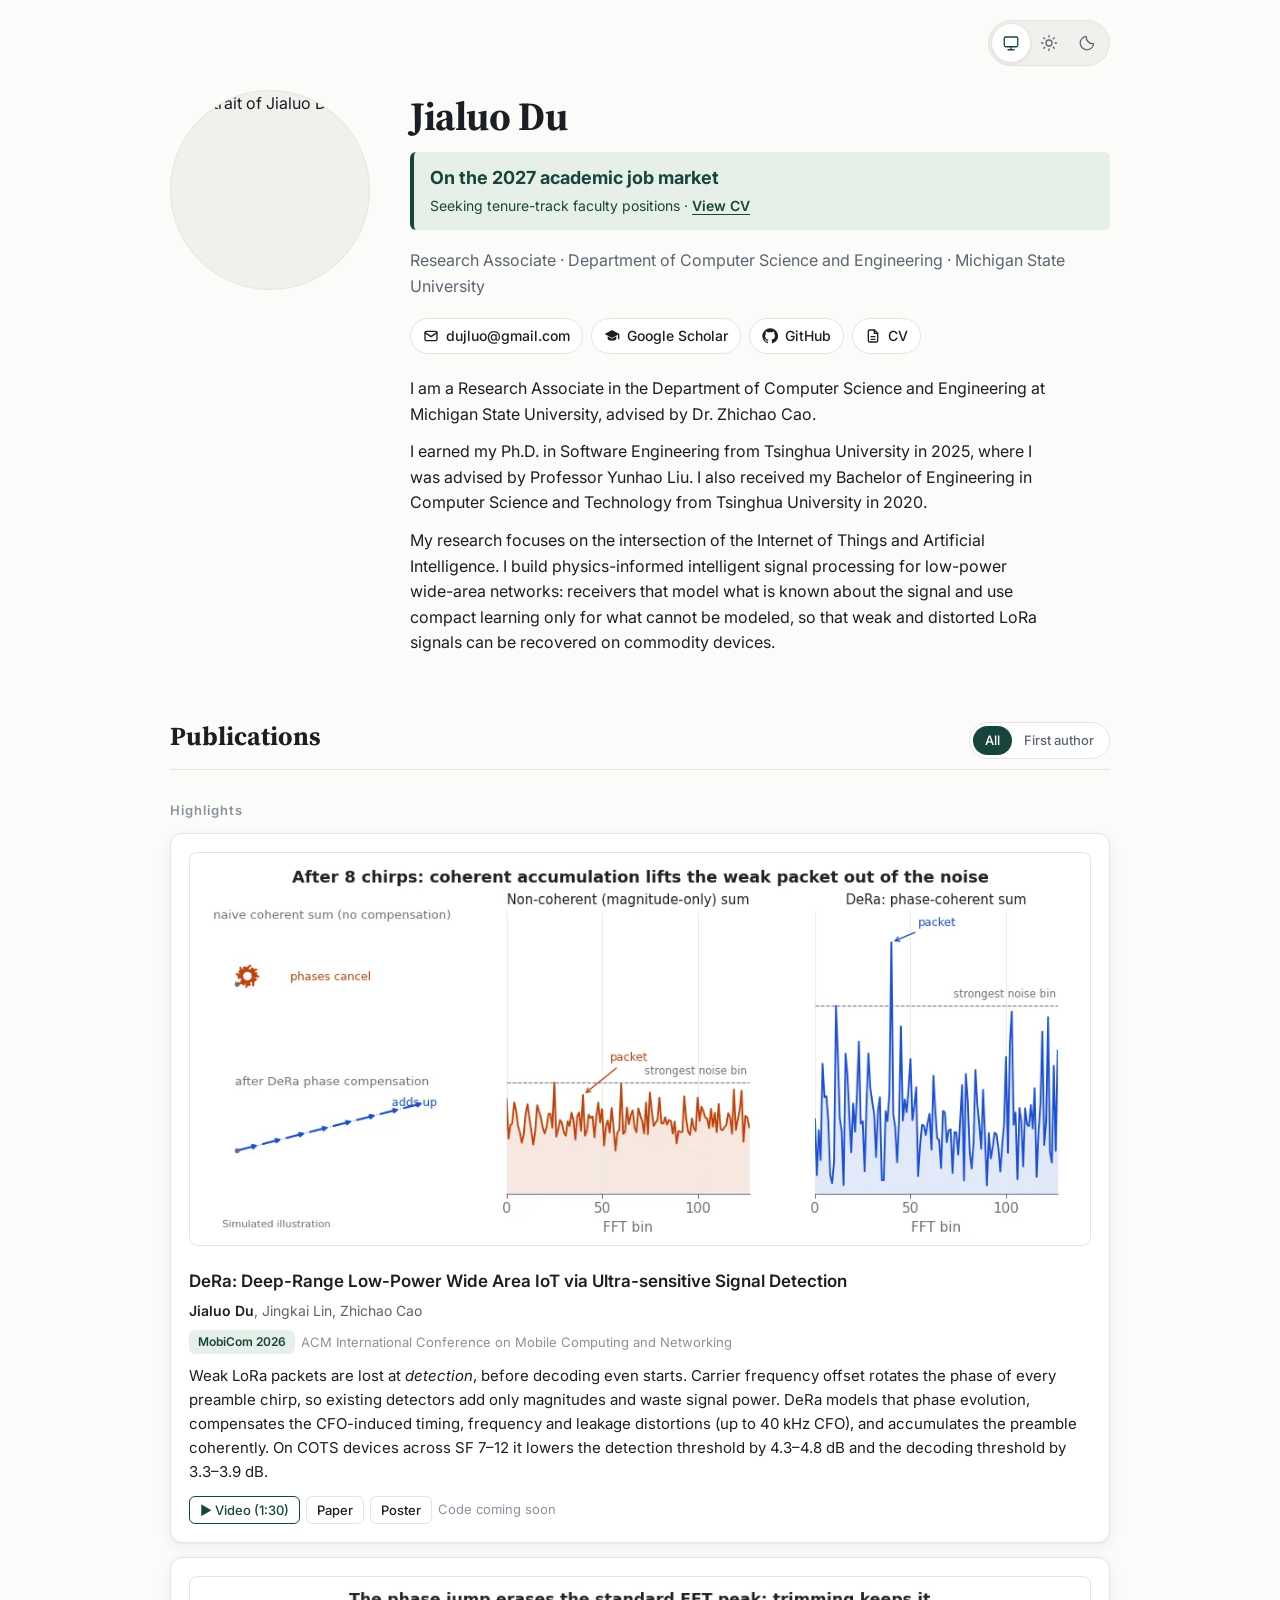
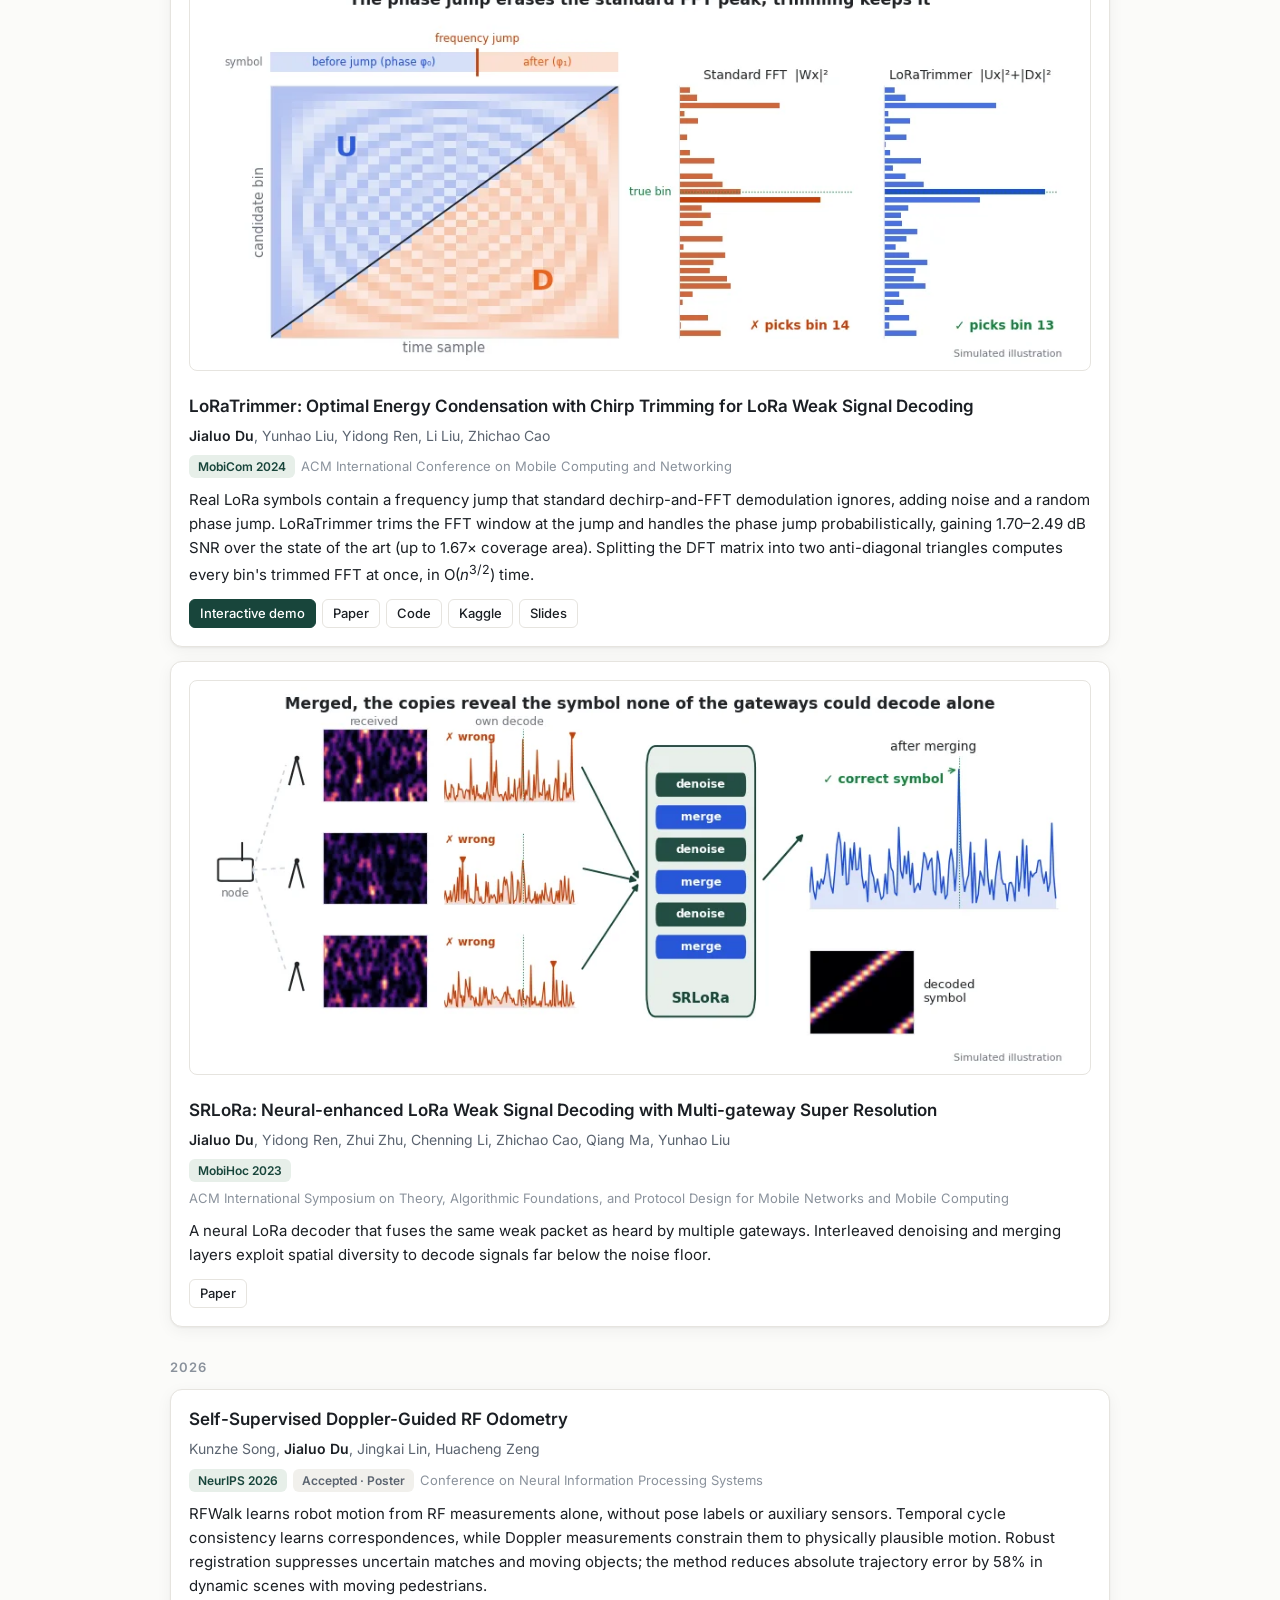
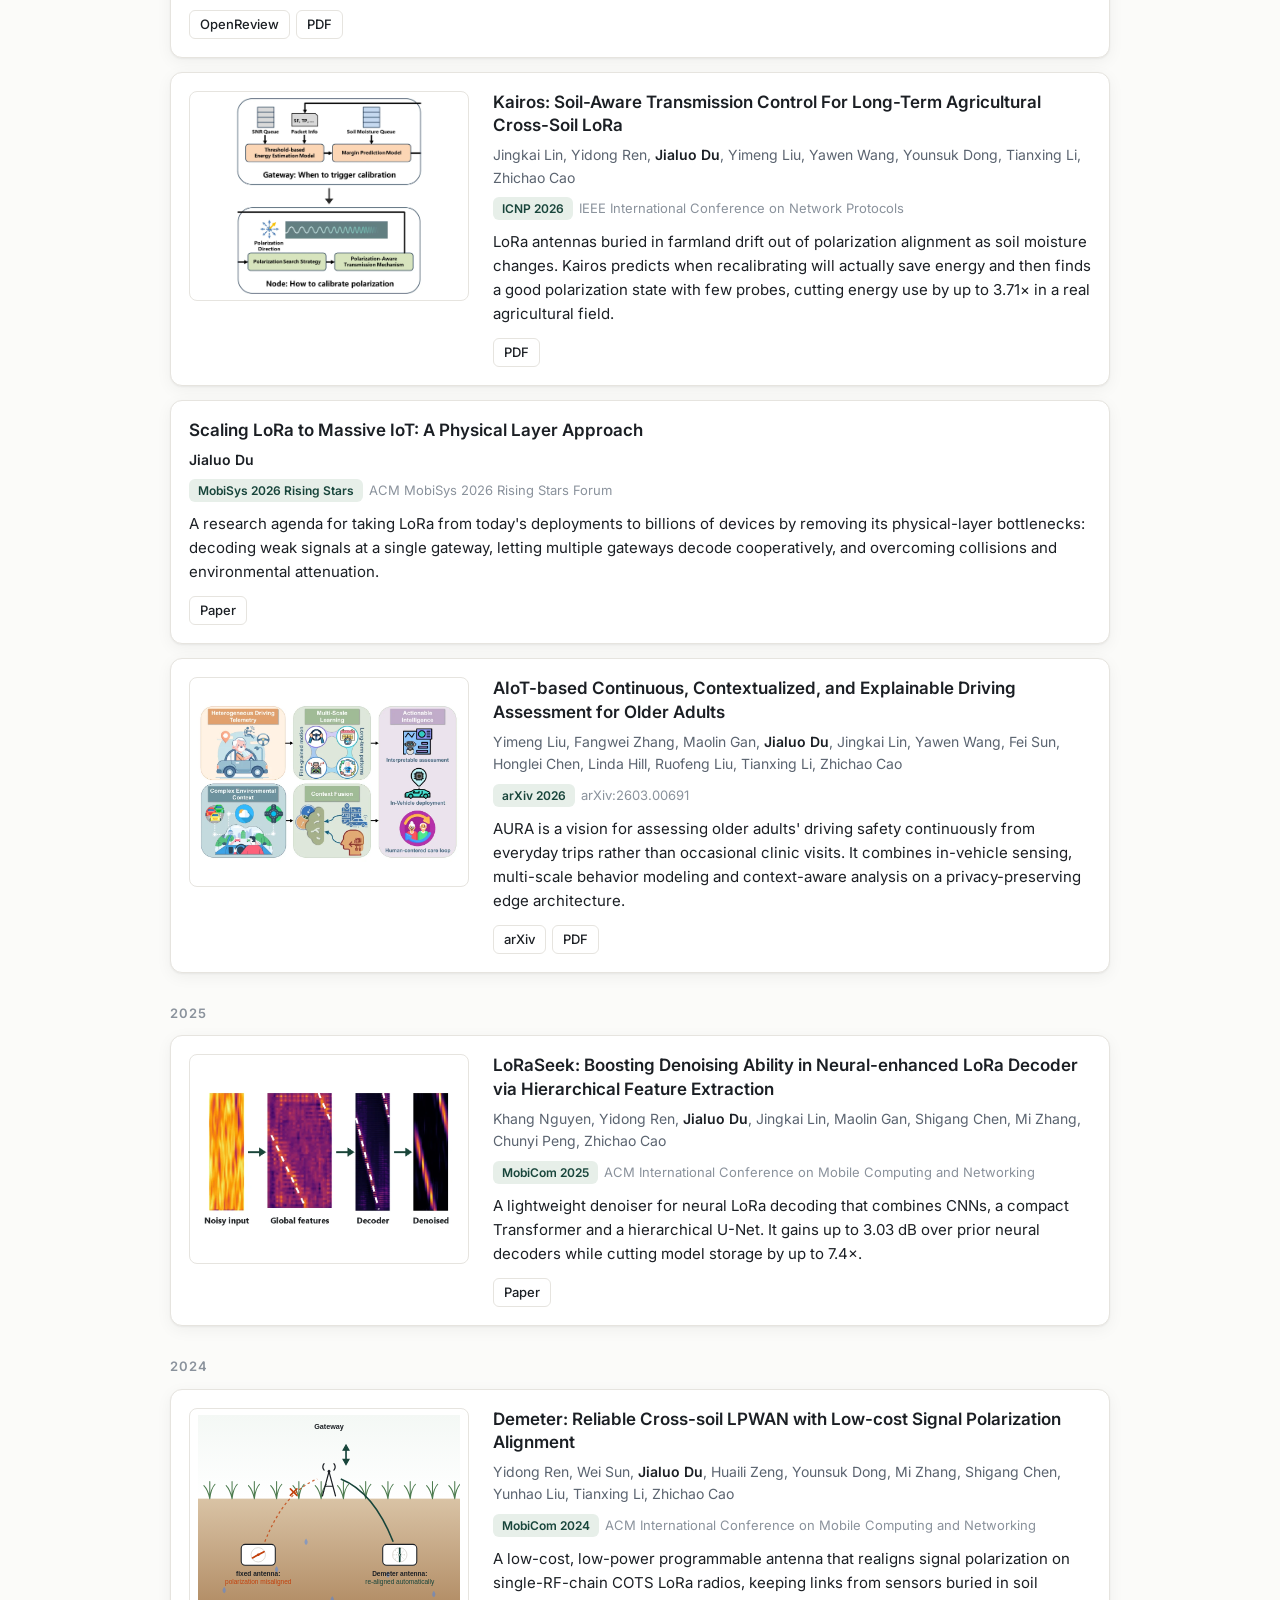
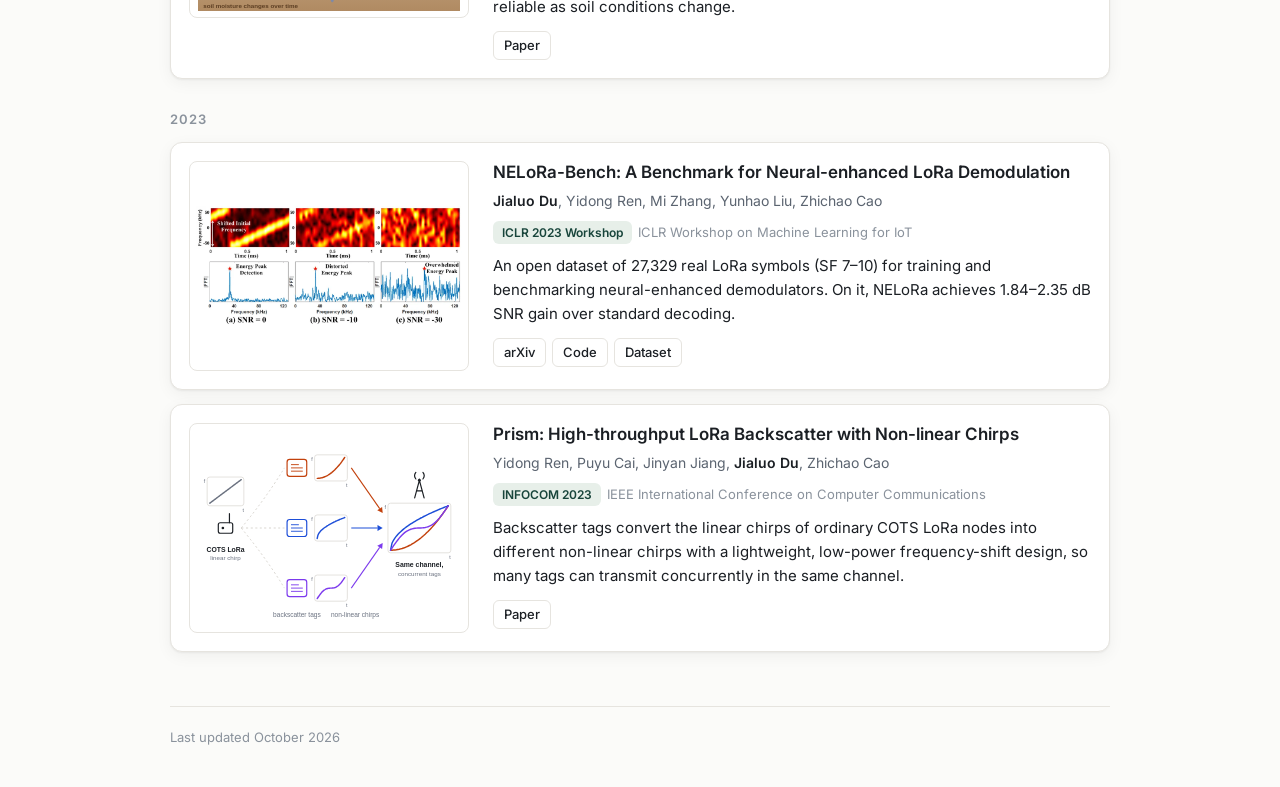
==== commit 11640690: "Add accepted NeurIPS 2026 RF odometry paper and updated CV" ====
--- a/index.html
+++ b/index.html
@@ -347,6 +347,16 @@
       <!-- ===================== 2026 ===================== -->
       <h3 class="year">2026</h3>
 
+      <article class="paper text-only">
+        <div>
+          <h4><a href="https://openreview.net/forum?id=Nurtj1O5Ei">Self-Supervised Doppler-Guided RF Odometry</a></h4>
+          <p class="authors">Kunzhe Song, <b>Jialuo Du</b>, Jingkai Lin, Huacheng Zeng</p>
+          <div class="venue"><span class="chip v">NeurIPS 2026</span><span class="chip">Accepted · Poster</span><span class="venue-full">Conference on Neural Information Processing Systems</span></div>
+          <p class="tldr">RFWalk learns robot motion from RF measurements alone, without pose labels or auxiliary sensors. Temporal cycle consistency learns correspondences, while Doppler measurements constrain them to physically plausible motion. Robust registration suppresses uncertain matches and moving objects; the method reduces absolute trajectory error by 58% in dynamic scenes with moving pedestrians.</p>
+          <div class="links"><a href="https://openreview.net/forum?id=Nurtj1O5Ei">OpenReview</a><a href="https://openreview.net/pdf?id=Nurtj1O5Ei">PDF</a></div>
+        </div>
+      </article>
+
       <article class="paper">
         <div class="teaser"><img src="assets/kairos-overview.webp" alt="Kairos system overview: gateway decides when to calibrate, node decides how" loading="lazy"></div>
         <div>
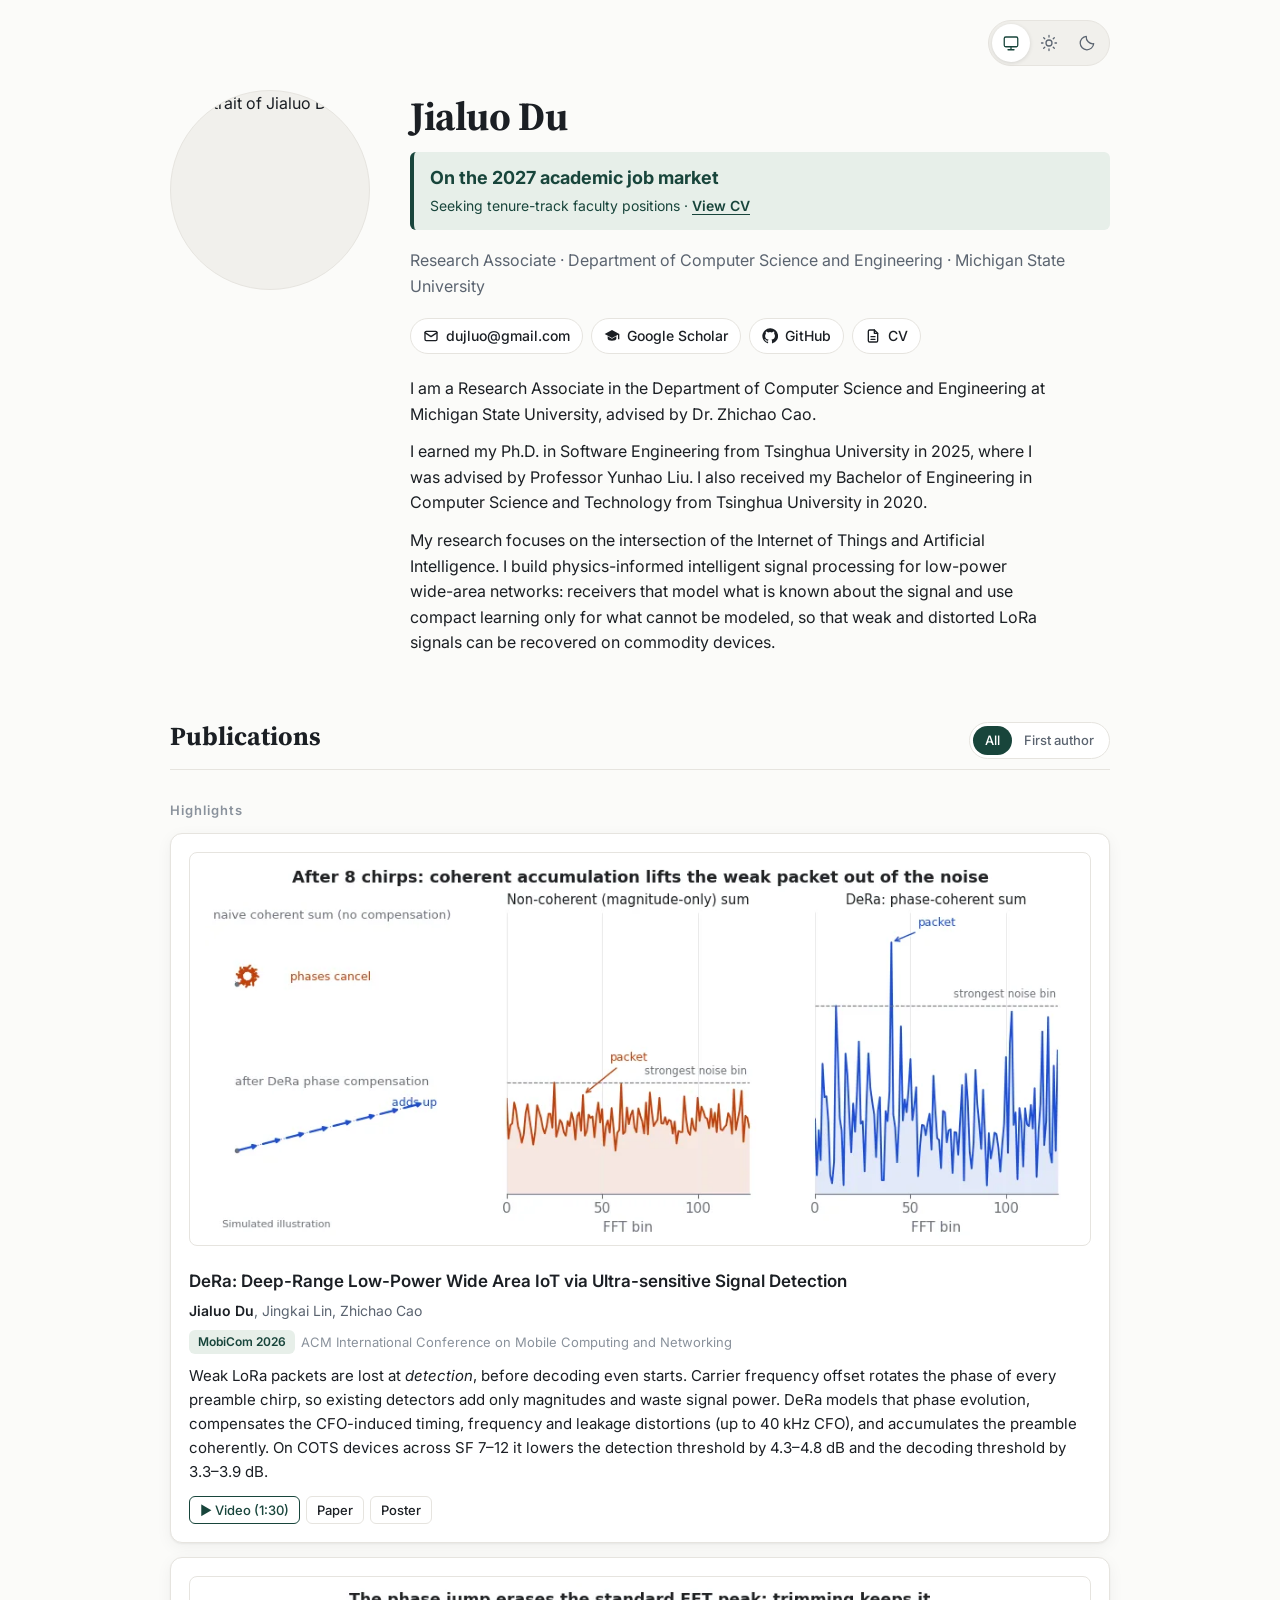
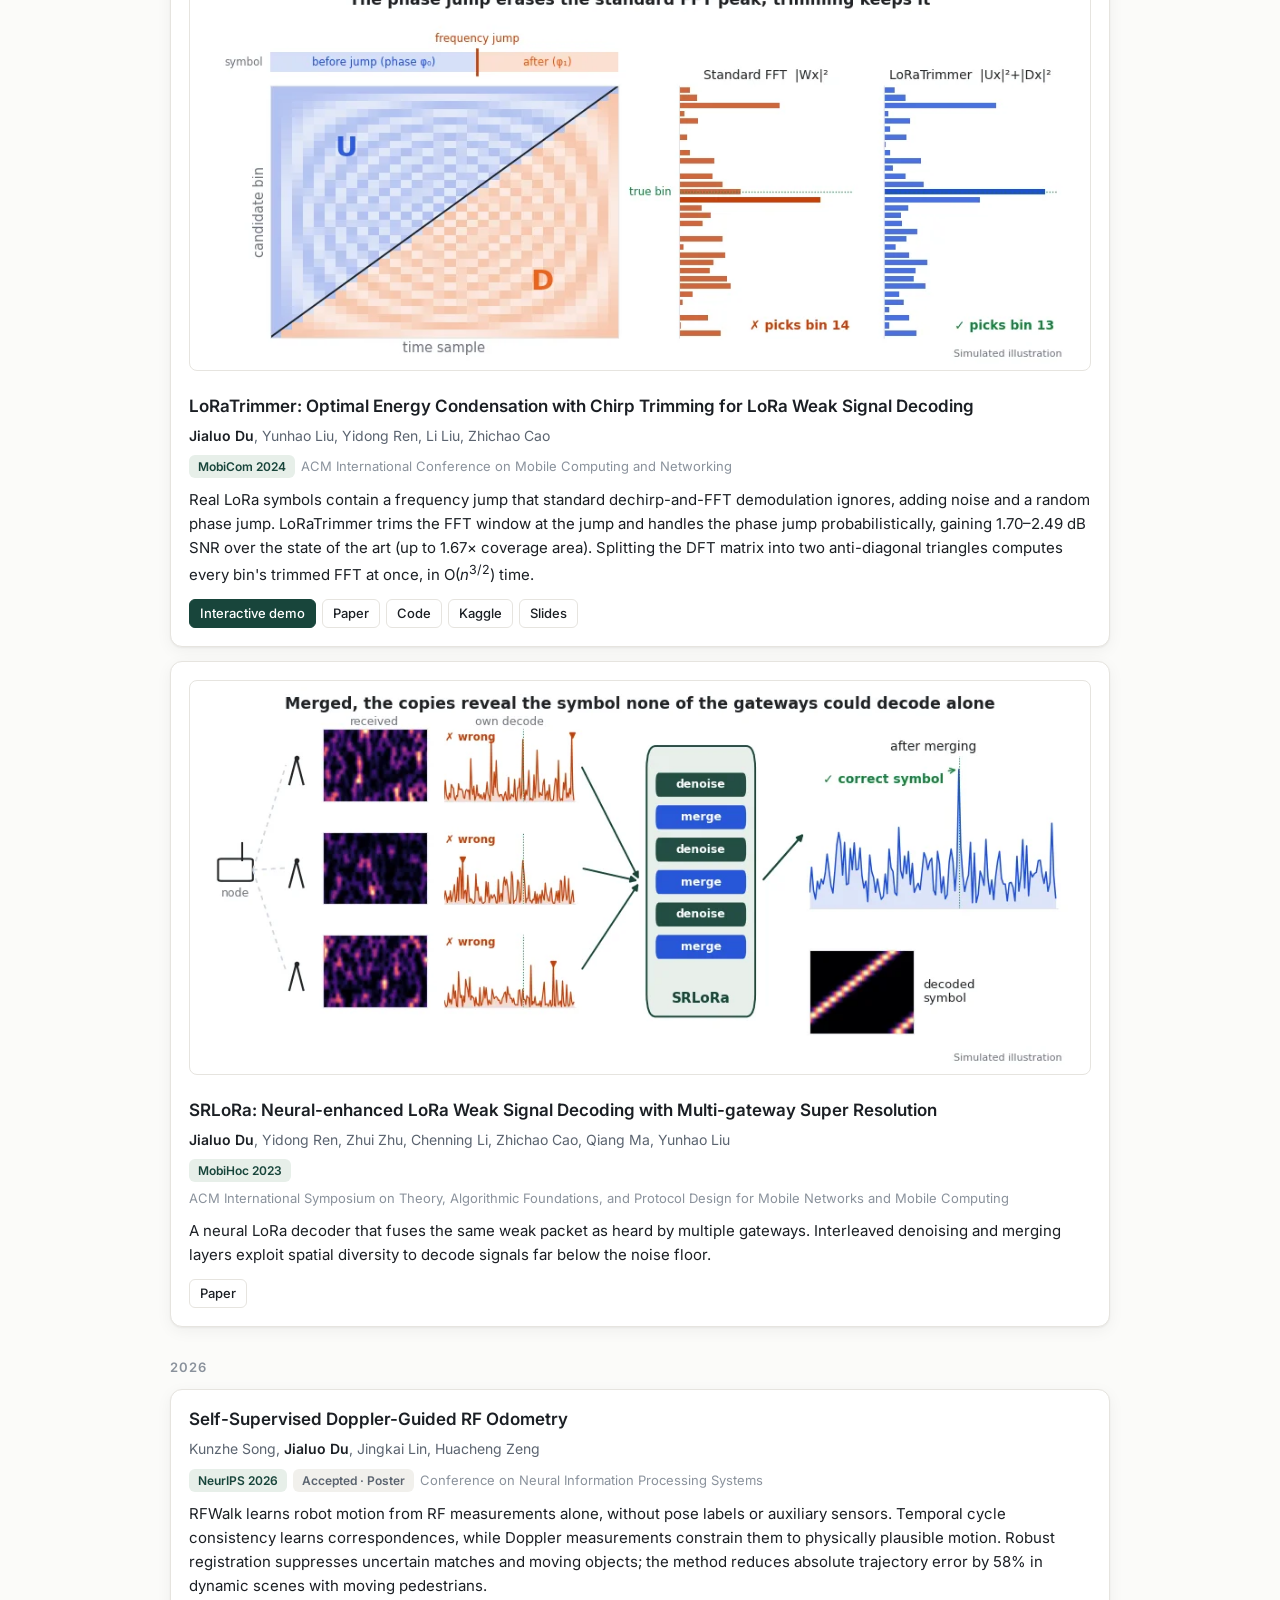
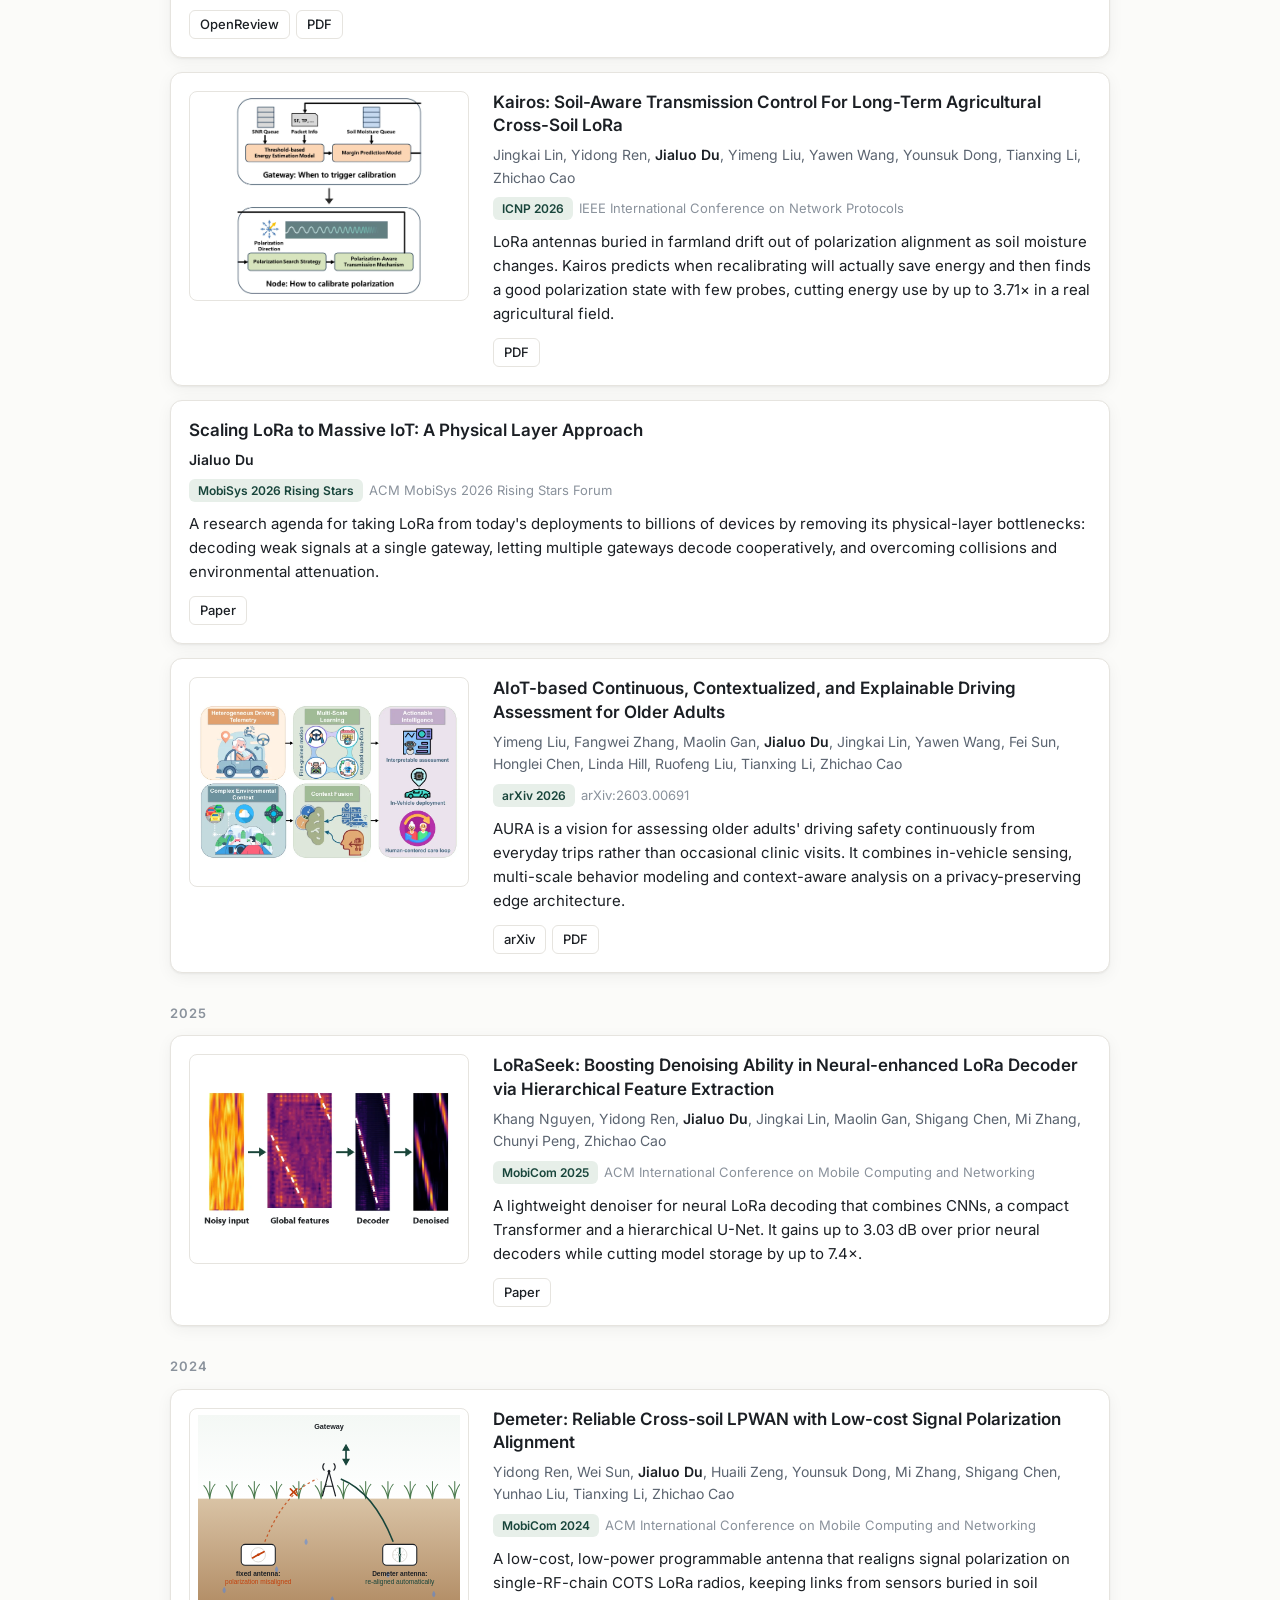
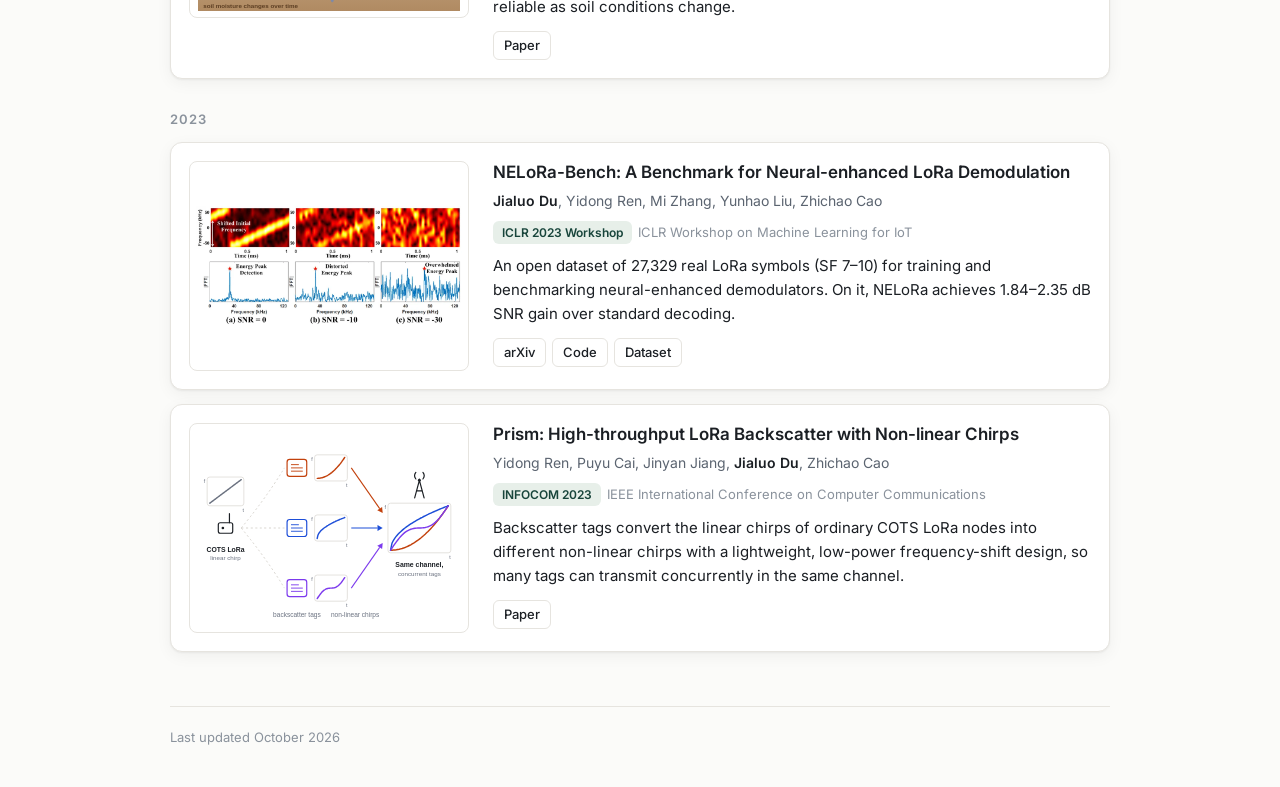
==== commit cabb2ded: "Remove 'Code coming soon' from DeRa card Co-Authored-By: Claude Opus 5.5 <noreply@anthropic.com>" ====
--- a/index.html
+++ b/index.html
@@ -312,7 +312,7 @@
           <p class="authors"><b>Jialuo Du</b>, Jingkai Lin, Zhichao Cao</p>
           <div class="venue"><span class="chip v">MobiCom 2026</span><span class="venue-full">ACM International Conference on Mobile Computing and Networking</span></div>
           <p class="tldr">Weak LoRa packets are lost at <em>detection</em>, before decoding even starts. Carrier frequency offset rotates the phase of every preamble chirp, so existing detectors add only magnitudes and waste signal power. DeRa models that phase evolution, compensates the CFO-induced timing, frequency and leakage distortions (up to 40&nbsp;kHz CFO), and accumulates the preamble coherently. On COTS devices across SF&nbsp;7–12 it lowers the detection threshold by 4.3–4.8&nbsp;dB and the decoding threshold by 3.3–3.9&nbsp;dB.</p>
-          <div class="links"><a class="watch" href="assets/dera-video.mp4" data-video="assets/dera-video.mp4" data-poster="assets/dera-video-poster.webp">▶ Video (1:30)</a><a href="https://doi.org/10.1145/3795866.3844157">Paper</a><a href="pdfs/dera-poster.pdf">Poster</a><span class="soon">Code coming soon</span></div>
+          <div class="links"><a class="watch" href="assets/dera-video.mp4" data-video="assets/dera-video.mp4" data-poster="assets/dera-video-poster.webp">▶ Video (1:30)</a><a href="https://doi.org/10.1145/3795866.3844157">Paper</a><a href="pdfs/dera-poster.pdf">Poster</a></div>
         </div>
       </article>
 
